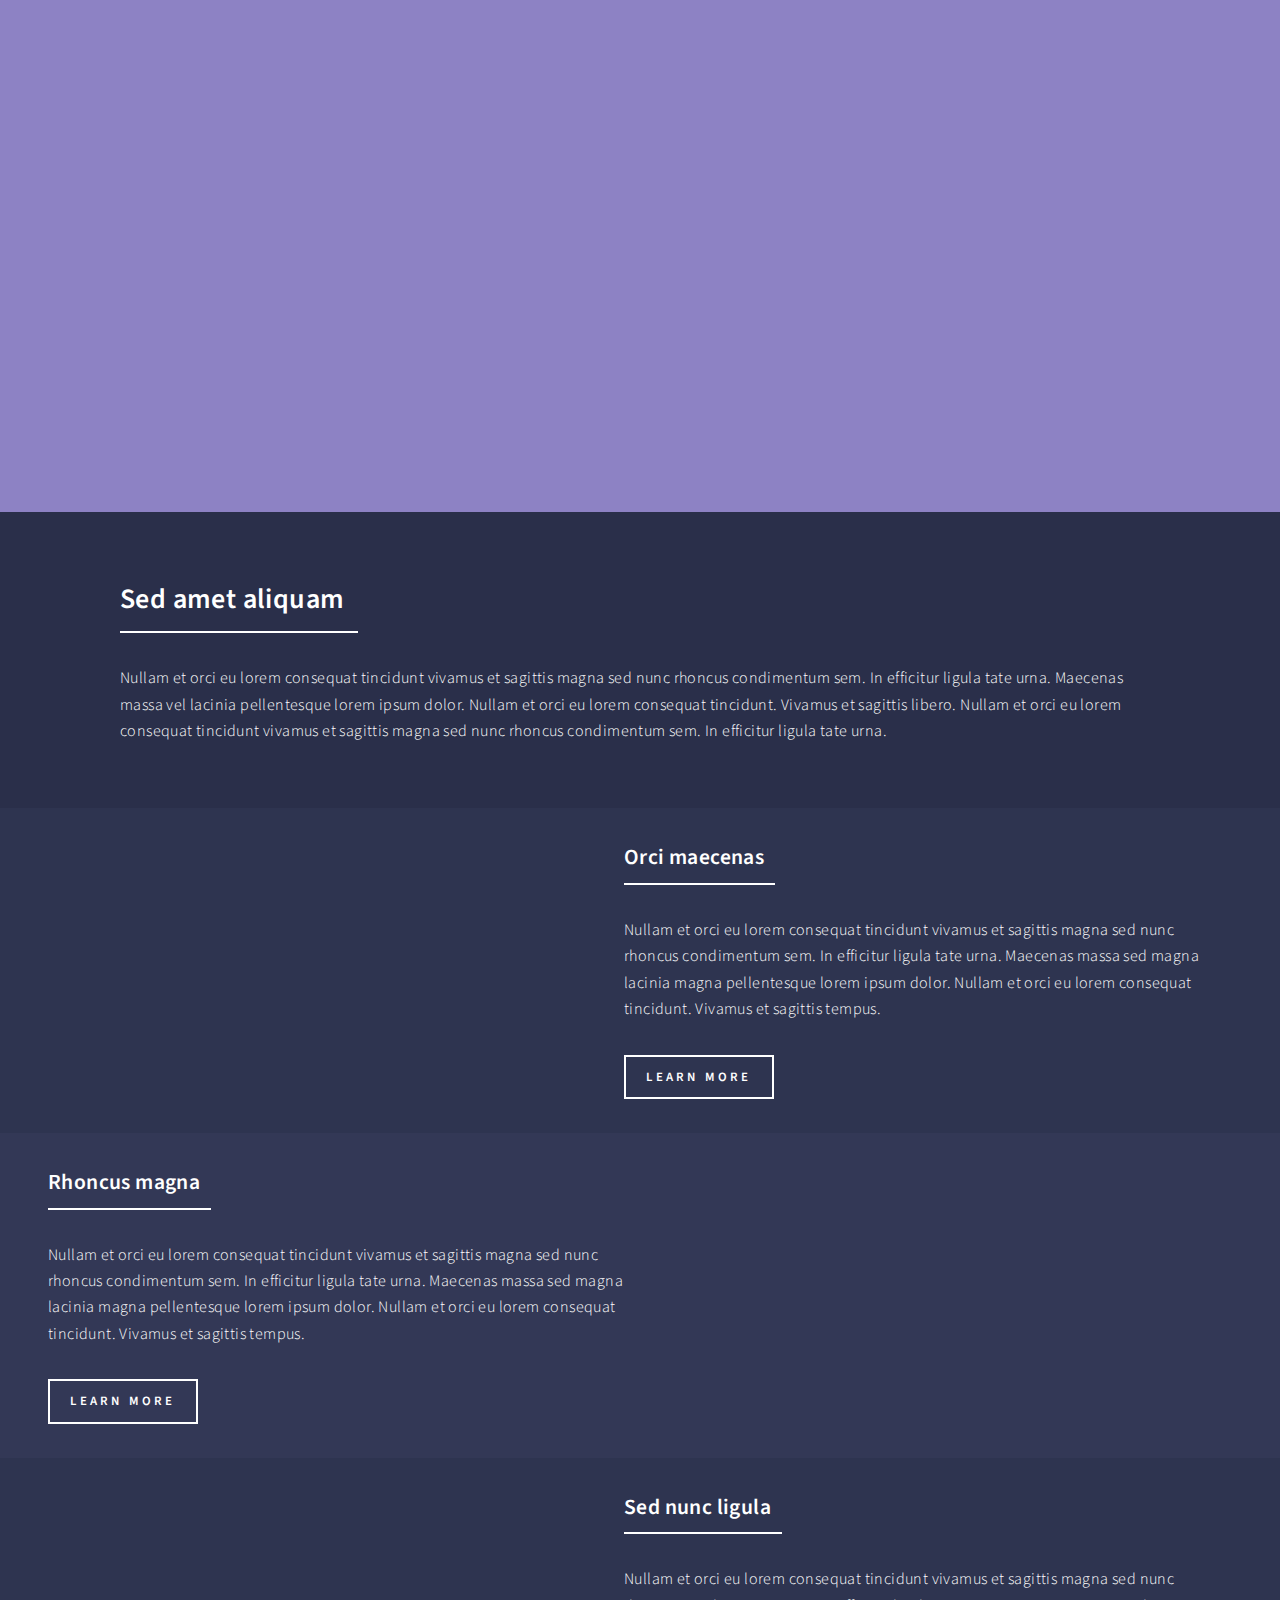
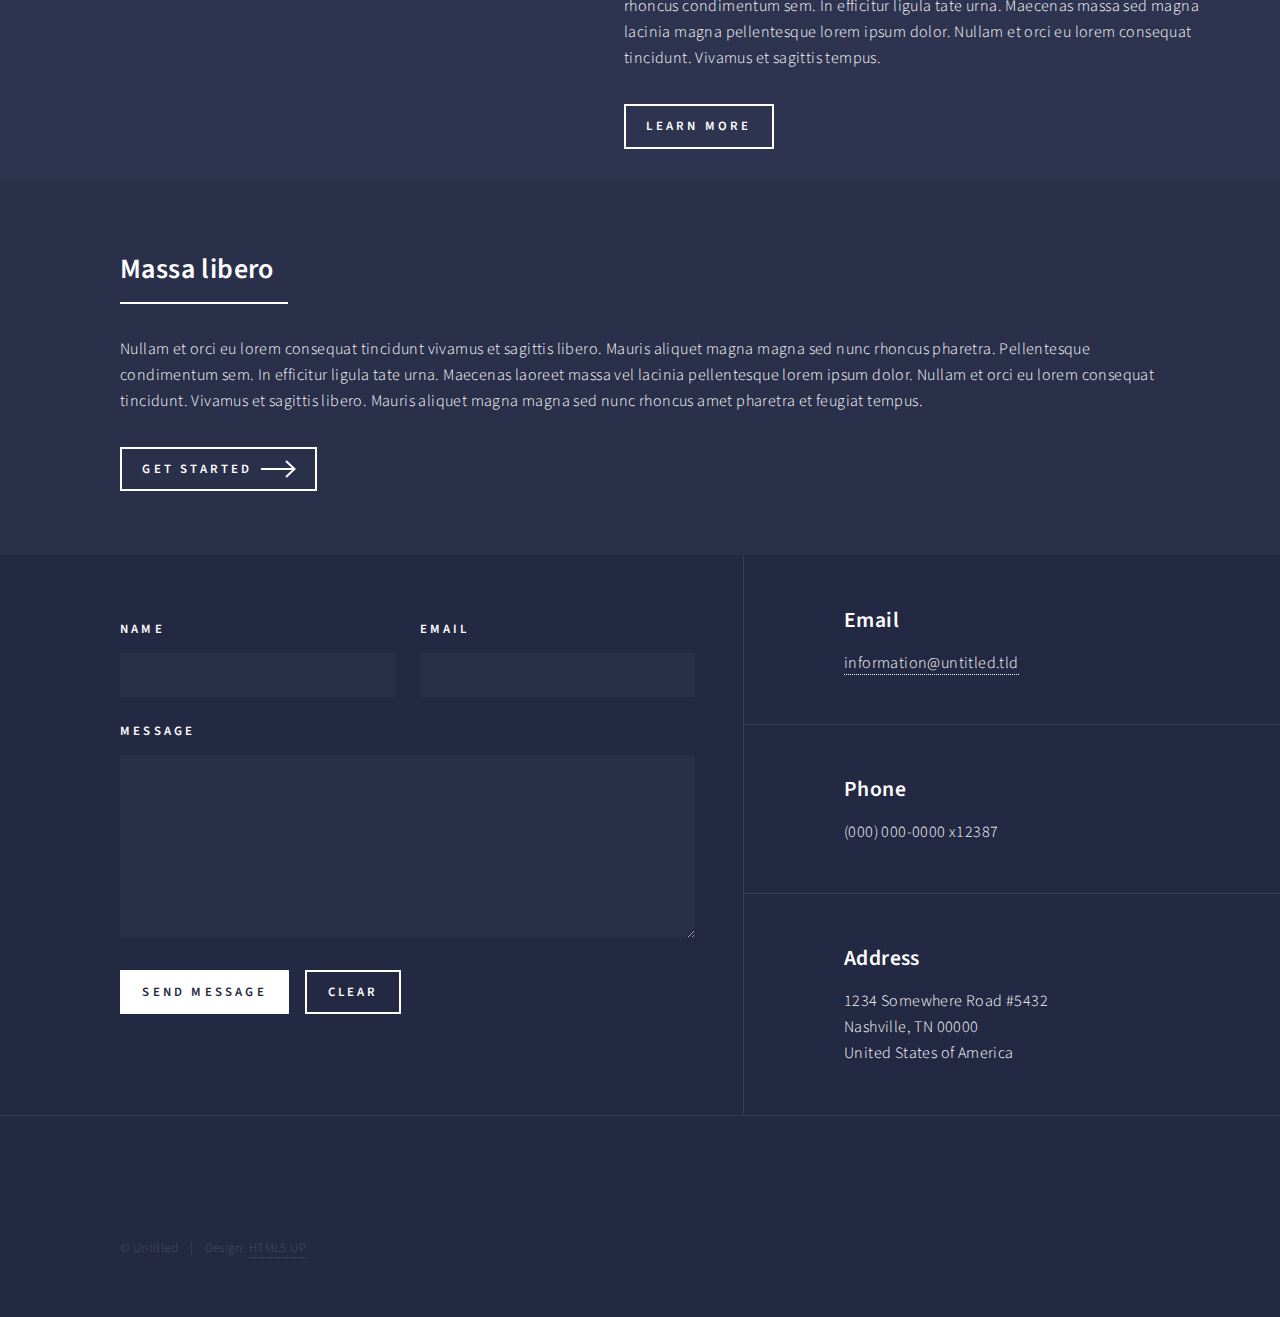
==== about_me.html @ f9c374e8 "Fix to learning_path renaming, and updated pages titles" ====
<!DOCTYPE HTML>
<html>
	<head>
		<title>Landing - Forty by HTML5 UP</title>
		<meta charset="utf-8" />
		<meta name="viewport" content="width=device-width, initial-scale=1, user-scalable=no" />
		<link rel="stylesheet" href="assets/css/main.css" />
		<noscript><link rel="stylesheet" href="assets/css/noscript.css" /></noscript>
	</head>
	<body class="is-preload">

		<!-- Wrapper -->
			<div id="wrapper">

				<!-- Header -->
				<!-- Note: The "styleN" class below should match that of the banner element. -->
				<header id="header" class="alt">
					<a href="index.html" class="logo"><strong>IANCHEZ</strong> <span>Portfolio</span></a>
					<a href="https://github.com/ianchez" class="icon brands fa-github"><span class="label">Github</span></a>
					<a href="https://www.linkedin.com/in/sebastian-sanchez-ianchez/" class="icon brands fa-linkedin"><span class="label">LinkedIn</span></a>
					<a href="https://soundcloud.com/ianchez" class="icon brands fa-soundcloud"><span class="label">Soundcloud</span></a>
					<a href="https://ianchez.notion.site/Sebastian-Sanchez-Pe-a-beffebdcf4414be28128e2dfdd5cb7c4" class="icon cv"><i class="fas fa-user-tie"></i><span>cv</span></a>
					<nav>
						<a href="#menu">Menu</a>
					</nav>
				</header>

				<!-- Menu -->
					<nav id="menu">
						<ul class="links">
							<li><a href="index.html">Home</a></li>
							<li><a href="about_me.html">About me</a></li>
							<li><a href="showcase.html">Showcase</a></li>
							<li><a href="learning_path.html">Learning path</a></li>
						</ul>
						<ul class="actions stacked">
							<li><a href="#" class="button primary fit">Get Started</a></li>
							<li><a href="#" class="button fit">Log In</a></li>
						</ul>
					</nav>

				<!-- Banner -->
				<!-- Note: The "styleN" class below should match that of the header element. -->
					<section id="banner" class="style2">
						<div class="inner">
							<span class="image">
								<img src="images/pic07.jpg" alt="" />
							</span>
							<header class="major">
								<h1>About me</h1>
							</header>
							<div class="content">
								<p>Lorem ipsum dolor sit amet nullam consequat<br />
								sed veroeros. tempus adipiscing nulla.</p>
							</div>
						</div>
					</section>

				<!-- Main -->
					<div id="main">

						<!-- One -->
							<section id="one">
								<div class="inner">
									<header class="major">
										<h2>Sed amet aliquam</h2>
									</header>
									<p>Nullam et orci eu lorem consequat tincidunt vivamus et sagittis magna sed nunc rhoncus condimentum sem. In efficitur ligula tate urna. Maecenas massa vel lacinia pellentesque lorem ipsum dolor. Nullam et orci eu lorem consequat tincidunt. Vivamus et sagittis libero. Nullam et orci eu lorem consequat tincidunt vivamus et sagittis magna sed nunc rhoncus condimentum sem. In efficitur ligula tate urna.</p>
								</div>
							</section>

						<!-- Two -->
							<section id="two" class="spotlights">
								<section>
									<a href="showcase.html" class="image">
										<img src="images/pic08.jpg" alt="" data-position="center center" />
									</a>
									<div class="content">
										<div class="inner">
											<header class="major">
												<h3>Orci maecenas</h3>
											</header>
											<p>Nullam et orci eu lorem consequat tincidunt vivamus et sagittis magna sed nunc rhoncus condimentum sem. In efficitur ligula tate urna. Maecenas massa sed magna lacinia magna pellentesque lorem ipsum dolor. Nullam et orci eu lorem consequat tincidunt. Vivamus et sagittis tempus.</p>
											<ul class="actions">
												<li><a href="showcase.html" class="button">Learn more</a></li>
											</ul>
										</div>
									</div>
								</section>
								<section>
									<a href="showcase.html" class="image">
										<img src="images/pic09.jpg" alt="" data-position="top center" />
									</a>
									<div class="content">
										<div class="inner">
											<header class="major">
												<h3>Rhoncus magna</h3>
											</header>
											<p>Nullam et orci eu lorem consequat tincidunt vivamus et sagittis magna sed nunc rhoncus condimentum sem. In efficitur ligula tate urna. Maecenas massa sed magna lacinia magna pellentesque lorem ipsum dolor. Nullam et orci eu lorem consequat tincidunt. Vivamus et sagittis tempus.</p>
											<ul class="actions">
												<li><a href="showcase.html" class="button">Learn more</a></li>
											</ul>
										</div>
									</div>
								</section>
								<section>
									<a href="showcase.html" class="image">
										<img src="images/pic10.jpg" alt="" data-position="25% 25%" />
									</a>
									<div class="content">
										<div class="inner">
											<header class="major">
												<h3>Sed nunc ligula</h3>
											</header>
											<p>Nullam et orci eu lorem consequat tincidunt vivamus et sagittis magna sed nunc rhoncus condimentum sem. In efficitur ligula tate urna. Maecenas massa sed magna lacinia magna pellentesque lorem ipsum dolor. Nullam et orci eu lorem consequat tincidunt. Vivamus et sagittis tempus.</p>
											<ul class="actions">
												<li><a href="showcase.html" class="button">Learn more</a></li>
											</ul>
										</div>
									</div>
								</section>
							</section>

						<!-- Three -->
							<section id="three">
								<div class="inner">
									<header class="major">
										<h2>Massa libero</h2>
									</header>
									<p>Nullam et orci eu lorem consequat tincidunt vivamus et sagittis libero. Mauris aliquet magna magna sed nunc rhoncus pharetra. Pellentesque condimentum sem. In efficitur ligula tate urna. Maecenas laoreet massa vel lacinia pellentesque lorem ipsum dolor. Nullam et orci eu lorem consequat tincidunt. Vivamus et sagittis libero. Mauris aliquet magna magna sed nunc rhoncus amet pharetra et feugiat tempus.</p>
									<ul class="actions">
										<li><a href="showcase.html" class="button next">Get Started</a></li>
									</ul>
								</div>
							</section>

					</div>

				<!-- Contact -->
					<section id="contact">
						<div class="inner">
							<section>
								<form method="post" action="#">
									<div class="fields">
										<div class="field half">
											<label for="name">Name</label>
											<input type="text" name="name" id="name" />
										</div>
										<div class="field half">
											<label for="email">Email</label>
											<input type="text" name="email" id="email" />
										</div>
										<div class="field">
											<label for="message">Message</label>
											<textarea name="message" id="message" rows="6"></textarea>
										</div>
									</div>
									<ul class="actions">
										<li><input type="submit" value="Send Message" class="primary" /></li>
										<li><input type="reset" value="Clear" /></li>
									</ul>
								</form>
							</section>
							<section class="split">
								<section>
									<div class="contact-method">
										<span class="icon solid alt fa-envelope"></span>
										<h3>Email</h3>
										<a href="#">information@untitled.tld</a>
									</div>
								</section>
								<section>
									<div class="contact-method">
										<span class="icon solid alt fa-phone"></span>
										<h3>Phone</h3>
										<span>(000) 000-0000 x12387</span>
									</div>
								</section>
								<section>
									<div class="contact-method">
										<span class="icon solid alt fa-home"></span>
										<h3>Address</h3>
										<span>1234 Somewhere Road #5432<br />
										Nashville, TN 00000<br />
										United States of America</span>
									</div>
								</section>
							</section>
						</div>
					</section>

				<!-- Footer -->
					<footer id="footer">
						<div class="inner">
							<ul class="icons">
								<li><a href="#" class="icon brands alt fa-twitter"><span class="label">Twitter</span></a></li>
								<li><a href="#" class="icon brands alt fa-facebook-f"><span class="label">Facebook</span></a></li>
								<li><a href="#" class="icon brands alt fa-instagram"><span class="label">Instagram</span></a></li>
								<li><a href="#" class="icon brands alt fa-github"><span class="label">GitHub</span></a></li>
								<li><a href="#" class="icon brands alt fa-linkedin-in"><span class="label">LinkedIn</span></a></li>
							</ul>
							<ul class="copyright">
								<li>&copy; Untitled</li><li>Design: <a href="https://html5up.net">HTML5 UP</a></li>
							</ul>
						</div>
					</footer>

			</div>

		<!-- Scripts -->
			<script src="assets/js/jquery.min.js"></script>
			<script src="assets/js/jquery.scrolly.min.js"></script>
			<script src="assets/js/jquery.scrollex.min.js"></script>
			<script src="assets/js/browser.min.js"></script>
			<script src="assets/js/breakpoints.min.js"></script>
			<script src="assets/js/util.js"></script>
			<script src="assets/js/main.js"></script>

	</body>
</html>
---- assets/css/main.css ----
@import url(fontawesome-all.min.css);
@import url("https://fonts.googleapis.com/css?family=Source+Sans+Pro:300,300italic,600,600italic");

/*
	Forty by HTML5 UP
	html5up.net | @ajlkn
	Free for personal and commercial use under the CCA 3.0 license (html5up.net/license)
*/

html, body, div, span, applet, object,
iframe, h1, h2, h3, h4, h5, h6, p, blockquote,
pre, a, abbr, acronym, address, big, cite,
code, del, dfn, em, img, ins, kbd, q, s, samp,
small, strike, strong, sub, sup, tt, var, b,
u, i, center, dl, dt, dd, ol, ul, li, fieldset,
form, label, legend, table, caption, tbody,
tfoot, thead, tr, th, td, article, aside,
canvas, details, embed, figure, figcaption,
footer, header, hgroup, menu, nav, output, ruby,
section, summary, time, mark, audio, video {
	margin: 0;
	padding: 0;
	border: 0;
	font-size: 100%;
	font: inherit;
	vertical-align: baseline;
}

article, aside, details, figcaption, figure,
footer, header, hgroup, menu, nav, section {
	display: block;}

body {
	line-height: 1;
}

ol, ul {
	list-style: none;
}

blockquote, q {
	quotes: none;
}

	blockquote:before, blockquote:after, q:before, q:after {
		content: '';
		content: none;
	}

table {
	border-collapse: collapse;
	border-spacing: 0;
}

body {
	-webkit-text-size-adjust: none;
}

mark {
	background-color: transparent;
	color: inherit;
}

input::-moz-focus-inner {
	border: 0;
	padding: 0;
}

input, select, textarea {
	-moz-appearance: none;
	-webkit-appearance: none;
	-ms-appearance: none;
	appearance: none;
}

/* Basic */

	@-ms-viewport {
		width: device-width;
	}

	body {
		-ms-overflow-style: scrollbar;
	}

	@media screen and (max-width: 480px) {

		html, body {
			min-width: 320px;
		}

	}

	html {
		box-sizing: border-box;
	}

	*, *:before, *:after {
		box-sizing: inherit;
	}

	body {
		background: #242943;
	}

		body.is-preload *, body.is-preload *:before, body.is-preload *:after {
			-moz-animation: none !important;
			-webkit-animation: none !important;
			-ms-animation: none !important;
			animation: none !important;
			-moz-transition: none !important;
			-webkit-transition: none !important;
			-ms-transition: none !important;
			transition: none !important;
		}

/* Type */

	body, input, select, textarea {
		color: #ffffff;
		font-family: "Source Sans Pro", Helvetica, sans-serif;
		font-size: 17pt;
		font-weight: 300;
		letter-spacing: 0.025em;
		line-height: 1.65;
	}

		@media screen and (max-width: 1680px) {

			body, input, select, textarea {
				font-size: 14pt;
			}

		}

		@media screen and (max-width: 1280px) {

			body, input, select, textarea {
				font-size: 12pt;
			}

		}

		@media screen and (max-width: 360px) {

			body, input, select, textarea {
				font-size: 11pt;
			}

		}

	a {
		-moz-transition: color 0.2s ease-in-out, border-bottom-color 0.2s ease-in-out;
		-webkit-transition: color 0.2s ease-in-out, border-bottom-color 0.2s ease-in-out;
		-ms-transition: color 0.2s ease-in-out, border-bottom-color 0.2s ease-in-out;
		transition: color 0.2s ease-in-out, border-bottom-color 0.2s ease-in-out;
		border-bottom: dotted 1px;
		color: inherit;
		text-decoration: none;
	}

		a:hover {
			border-bottom-color: transparent;
			color: #9bf1ff !important;
		}

		a:active {
			color: #53e3fb !important;
		}

	strong, b {
		color: #ffffff;
		font-weight: 600;
	}

	em, i {
		font-style: italic;
	}

	p {
		margin: 0 0 2em 0;
	}

	h1, h2, h3, h4, h5, h6 {
		color: #ffffff;
		font-weight: 600;
		line-height: 1.65;
		margin: 0 0 1em 0;
	}

		h1 a, h2 a, h3 a, h4 a, h5 a, h6 a {
			color: inherit;
			border-bottom: 0;
		}

	h1 {
		font-size: 2.5em;
	}

	h2 {
		font-size: 1.75em;
	}

	h3 {
		font-size: 1.35em;
	}

	h4 {
		font-size: 1.1em;
	}

	h5 {
		font-size: 0.9em;
	}

	h6 {
		font-size: 0.7em;
	}

	@media screen and (max-width: 736px) {

		h1 {
			font-size: 2em;
		}

		h2 {
			font-size: 1.5em;
		}

		h3 {
			font-size: 1.25em;
		}

	}

	sub {
		font-size: 0.8em;
		position: relative;
		top: 0.5em;
	}

	sup {
		font-size: 0.8em;
		position: relative;
		top: -0.5em;
	}

	blockquote {
		border-left: solid 4px rgba(212, 212, 255, 0.1);
		font-style: italic;
		margin: 0 0 2em 0;
		padding: 0.5em 0 0.5em 2em;
	}

	code {
		background: rgba(212, 212, 255, 0.035);
		font-family: "Courier New", monospace;
		font-size: 0.9em;
		margin: 0 0.25em;
		padding: 0.25em 0.65em;
	}

	pre {
		-webkit-overflow-scrolling: touch;
		font-family: "Courier New", monospace;
		font-size: 0.9em;
		margin: 0 0 2em 0;
	}

		pre code {
			display: block;
			line-height: 1.75;
			padding: 1em 1.5em;
			overflow-x: auto;
		}

	hr {
		border: 0;
		border-bottom: solid 1px rgba(212, 212, 255, 0.1);
		margin: 2em 0;
	}

		hr.major {
			margin: 3em 0;
		}

	.align-left {
		text-align: left;
	}

	.align-center {
		text-align: center;
	}

	.align-right {
		text-align: right;
	}

/* Row */

	.row {
		display: flex;
		flex-wrap: wrap;
		box-sizing: border-box;
		align-items: stretch;
	}

		.row > * {
			box-sizing: border-box;
		}

		.row.gtr-uniform > * > :last-child {
			margin-bottom: 0;
		}

		.row.aln-left {
			justify-content: flex-start;
		}

		.row.aln-center {
			justify-content: center;
		}

		.row.aln-right {
			justify-content: flex-end;
		}

		.row.aln-top {
			align-items: flex-start;
		}

		.row.aln-middle {
			align-items: center;
		}

		.row.aln-bottom {
			align-items: flex-end;
		}

		.row > .imp {
			order: -1;
		}

		.row > .col-1 {
			width: 8.33333%;
		}

		.row > .off-1 {
			margin-left: 8.33333%;
		}

		.row > .col-2 {
			width: 16.66667%;
		}

		.row > .off-2 {
			margin-left: 16.66667%;
		}

		.row > .col-3 {
			width: 25%;
		}

		.row > .off-3 {
			margin-left: 25%;
		}

		.row > .col-4 {
			width: 33.33333%;
		}

		.row > .off-4 {
			margin-left: 33.33333%;
		}

		.row > .col-5 {
			width: 41.66667%;
		}

		.row > .off-5 {
			margin-left: 41.66667%;
		}

		.row > .col-6 {
			width: 50%;
		}

		.row > .off-6 {
			margin-left: 50%;
		}

		.row > .col-7 {
			width: 58.33333%;
		}

		.row > .off-7 {
			margin-left: 58.33333%;
		}

		.row > .col-8 {
			width: 66.66667%;
		}

		.row > .off-8 {
			margin-left: 66.66667%;
		}

		.row > .col-9 {
			width: 75%;
		}

		.row > .off-9 {
			margin-left: 75%;
		}

		.row > .col-10 {
			width: 83.33333%;
		}

		.row > .off-10 {
			margin-left: 83.33333%;
		}

		.row > .col-11 {
			width: 91.66667%;
		}

		.row > .off-11 {
			margin-left: 91.66667%;
		}

		.row > .col-12 {
			width: 100%;
		}

		.row > .off-12 {
			margin-left: 100%;
		}

		.row.gtr-0 {
			margin-top: 0;
			margin-left: 0em;
		}

			.row.gtr-0 > * {
				padding: 0 0 0 0em;
			}

			.row.gtr-0.gtr-uniform {
				margin-top: 0em;
			}

				.row.gtr-0.gtr-uniform > * {
					padding-top: 0em;
				}

		.row.gtr-25 {
			margin-top: 0;
			margin-left: -0.5em;
		}

			.row.gtr-25 > * {
				padding: 0 0 0 0.5em;
			}

			.row.gtr-25.gtr-uniform {
				margin-top: -0.5em;
			}

				.row.gtr-25.gtr-uniform > * {
					padding-top: 0.5em;
				}

		.row.gtr-50 {
			margin-top: 0;
			margin-left: -1em;
		}

			.row.gtr-50 > * {
				padding: 0 0 0 1em;
			}

			.row.gtr-50.gtr-uniform {
				margin-top: -1em;
			}

				.row.gtr-50.gtr-uniform > * {
					padding-top: 1em;
				}

		.row {
			margin-top: 0;
			margin-left: -2em;
		}

			.row > * {
				padding: 0 0 0 2em;
			}

			.row.gtr-uniform {
				margin-top: -2em;
			}

				.row.gtr-uniform > * {
					padding-top: 2em;
				}

		.row.gtr-150 {
			margin-top: 0;
			margin-left: -3em;
		}

			.row.gtr-150 > * {
				padding: 0 0 0 3em;
			}

			.row.gtr-150.gtr-uniform {
				margin-top: -3em;
			}

				.row.gtr-150.gtr-uniform > * {
					padding-top: 3em;
				}

		.row.gtr-200 {
			margin-top: 0;
			margin-left: -4em;
		}

			.row.gtr-200 > * {
				padding: 0 0 0 4em;
			}

			.row.gtr-200.gtr-uniform {
				margin-top: -4em;
			}

				.row.gtr-200.gtr-uniform > * {
					padding-top: 4em;
				}

		@media screen and (max-width: 1680px) {

			.row {
				display: flex;
				flex-wrap: wrap;
				box-sizing: border-box;
				align-items: stretch;
			}

				.row > * {
					box-sizing: border-box;
				}

				.row.gtr-uniform > * > :last-child {
					margin-bottom: 0;
				}

				.row.aln-left {
					justify-content: flex-start;
				}

				.row.aln-center {
					justify-content: center;
				}

				.row.aln-right {
					justify-content: flex-end;
				}

				.row.aln-top {
					align-items: flex-start;
				}

				.row.aln-middle {
					align-items: center;
				}

				.row.aln-bottom {
					align-items: flex-end;
				}

				.row > .imp-xlarge {
					order: -1;
				}

				.row > .col-1-xlarge {
					width: 8.33333%;
				}

				.row > .off-1-xlarge {
					margin-left: 8.33333%;
				}

				.row > .col-2-xlarge {
					width: 16.66667%;
				}

				.row > .off-2-xlarge {
					margin-left: 16.66667%;
				}

				.row > .col-3-xlarge {
					width: 25%;
				}

				.row > .off-3-xlarge {
					margin-left: 25%;
				}

				.row > .col-4-xlarge {
					width: 33.33333%;
				}

				.row > .off-4-xlarge {
					margin-left: 33.33333%;
				}

				.row > .col-5-xlarge {
					width: 41.66667%;
				}

				.row > .off-5-xlarge {
					margin-left: 41.66667%;
				}

				.row > .col-6-xlarge {
					width: 50%;
				}

				.row > .off-6-xlarge {
					margin-left: 50%;
				}

				.row > .col-7-xlarge {
					width: 58.33333%;
				}

				.row > .off-7-xlarge {
					margin-left: 58.33333%;
				}

				.row > .col-8-xlarge {
					width: 66.66667%;
				}

				.row > .off-8-xlarge {
					margin-left: 66.66667%;
				}

				.row > .col-9-xlarge {
					width: 75%;
				}

				.row > .off-9-xlarge {
					margin-left: 75%;
				}

				.row > .col-10-xlarge {
					width: 83.33333%;
				}

				.row > .off-10-xlarge {
					margin-left: 83.33333%;
				}

				.row > .col-11-xlarge {
					width: 91.66667%;
				}

				.row > .off-11-xlarge {
					margin-left: 91.66667%;
				}

				.row > .col-12-xlarge {
					width: 100%;
				}

				.row > .off-12-xlarge {
					margin-left: 100%;
				}

				.row.gtr-0 {
					margin-top: 0;
					margin-left: 0em;
				}

					.row.gtr-0 > * {
						padding: 0 0 0 0em;
					}

					.row.gtr-0.gtr-uniform {
						margin-top: 0em;
					}

						.row.gtr-0.gtr-uniform > * {
							padding-top: 0em;
						}

				.row.gtr-25 {
					margin-top: 0;
					margin-left: -0.5em;
				}

					.row.gtr-25 > * {
						padding: 0 0 0 0.5em;
					}

					.row.gtr-25.gtr-uniform {
						margin-top: -0.5em;
					}

						.row.gtr-25.gtr-uniform > * {
							padding-top: 0.5em;
						}

				.row.gtr-50 {
					margin-top: 0;
					margin-left: -1em;
				}

					.row.gtr-50 > * {
						padding: 0 0 0 1em;
					}

					.row.gtr-50.gtr-uniform {
						margin-top: -1em;
					}

						.row.gtr-50.gtr-uniform > * {
							padding-top: 1em;
						}

				.row {
					margin-top: 0;
					margin-left: -2em;
				}

					.row > * {
						padding: 0 0 0 2em;
					}

					.row.gtr-uniform {
						margin-top: -2em;
					}

						.row.gtr-uniform > * {
							padding-top: 2em;
						}

				.row.gtr-150 {
					margin-top: 0;
					margin-left: -3em;
				}

					.row.gtr-150 > * {
						padding: 0 0 0 3em;
					}

					.row.gtr-150.gtr-uniform {
						margin-top: -3em;
					}

						.row.gtr-150.gtr-uniform > * {
							padding-top: 3em;
						}

				.row.gtr-200 {
					margin-top: 0;
					margin-left: -4em;
				}

					.row.gtr-200 > * {
						padding: 0 0 0 4em;
					}

					.row.gtr-200.gtr-uniform {
						margin-top: -4em;
					}

						.row.gtr-200.gtr-uniform > * {
							padding-top: 4em;
						}

		}

		@media screen and (max-width: 1280px) {

			.row {
				display: flex;
				flex-wrap: wrap;
				box-sizing: border-box;
				align-items: stretch;
			}

				.row > * {
					box-sizing: border-box;
				}

				.row.gtr-uniform > * > :last-child {
					margin-bottom: 0;
				}

				.row.aln-left {
					justify-content: flex-start;
				}

				.row.aln-center {
					justify-content: center;
				}

				.row.aln-right {
					justify-content: flex-end;
				}

				.row.aln-top {
					align-items: flex-start;
				}

				.row.aln-middle {
					align-items: center;
				}

				.row.aln-bottom {
					align-items: flex-end;
				}

				.row > .imp-large {
					order: -1;
				}

				.row > .col-1-large {
					width: 8.33333%;
				}

				.row > .off-1-large {
					margin-left: 8.33333%;
				}

				.row > .col-2-large {
					width: 16.66667%;
				}

				.row > .off-2-large {
					margin-left: 16.66667%;
				}

				.row > .col-3-large {
					width: 25%;
				}

				.row > .off-3-large {
					margin-left: 25%;
				}

				.row > .col-4-large {
					width: 33.33333%;
				}

				.row > .off-4-large {
					margin-left: 33.33333%;
				}

				.row > .col-5-large {
					width: 41.66667%;
				}

				.row > .off-5-large {
					margin-left: 41.66667%;
				}

				.row > .col-6-large {
					width: 50%;
				}

				.row > .off-6-large {
					margin-left: 50%;
				}

				.row > .col-7-large {
					width: 58.33333%;
				}

				.row > .off-7-large {
					margin-left: 58.33333%;
				}

				.row > .col-8-large {
					width: 66.66667%;
				}

				.row > .off-8-large {
					margin-left: 66.66667%;
				}

				.row > .col-9-large {
					width: 75%;
				}

				.row > .off-9-large {
					margin-left: 75%;
				}

				.row > .col-10-large {
					width: 83.33333%;
				}

				.row > .off-10-large {
					margin-left: 83.33333%;
				}

				.row > .col-11-large {
					width: 91.66667%;
				}

				.row > .off-11-large {
					margin-left: 91.66667%;
				}

				.row > .col-12-large {
					width: 100%;
				}

				.row > .off-12-large {
					margin-left: 100%;
				}

				.row.gtr-0 {
					margin-top: 0;
					margin-left: 0em;
				}

					.row.gtr-0 > * {
						padding: 0 0 0 0em;
					}

					.row.gtr-0.gtr-uniform {
						margin-top: 0em;
					}

						.row.gtr-0.gtr-uniform > * {
							padding-top: 0em;
						}

				.row.gtr-25 {
					margin-top: 0;
					margin-left: -0.375em;
				}

					.row.gtr-25 > * {
						padding: 0 0 0 0.375em;
					}

					.row.gtr-25.gtr-uniform {
						margin-top: -0.375em;
					}

						.row.gtr-25.gtr-uniform > * {
							padding-top: 0.375em;
						}

				.row.gtr-50 {
					margin-top: 0;
					margin-left: -0.75em;
				}

					.row.gtr-50 > * {
						padding: 0 0 0 0.75em;
					}

					.row.gtr-50.gtr-uniform {
						margin-top: -0.75em;
					}

						.row.gtr-50.gtr-uniform > * {
							padding-top: 0.75em;
						}

				.row {
					margin-top: 0;
					margin-left: -1.5em;
				}

					.row > * {
						padding: 0 0 0 1.5em;
					}

					.row.gtr-uniform {
						margin-top: -1.5em;
					}

						.row.gtr-uniform > * {
							padding-top: 1.5em;
						}

				.row.gtr-150 {
					margin-top: 0;
					margin-left: -2.25em;
				}

					.row.gtr-150 > * {
						padding: 0 0 0 2.25em;
					}

					.row.gtr-150.gtr-uniform {
						margin-top: -2.25em;
					}

						.row.gtr-150.gtr-uniform > * {
							padding-top: 2.25em;
						}

				.row.gtr-200 {
					margin-top: 0;
					margin-left: -3em;
				}

					.row.gtr-200 > * {
						padding: 0 0 0 3em;
					}

					.row.gtr-200.gtr-uniform {
						margin-top: -3em;
					}

						.row.gtr-200.gtr-uniform > * {
							padding-top: 3em;
						}

		}

		@media screen and (max-width: 980px) {

			.row {
				display: flex;
				flex-wrap: wrap;
				box-sizing: border-box;
				align-items: stretch;
			}

				.row > * {
					box-sizing: border-box;
				}

				.row.gtr-uniform > * > :last-child {
					margin-bottom: 0;
				}

				.row.aln-left {
					justify-content: flex-start;
				}

				.row.aln-center {
					justify-content: center;
				}

				.row.aln-right {
					justify-content: flex-end;
				}

				.row.aln-top {
					align-items: flex-start;
				}

				.row.aln-middle {
					align-items: center;
				}

				.row.aln-bottom {
					align-items: flex-end;
				}

				.row > .imp-medium {
					order: -1;
				}

				.row > .col-1-medium {
					width: 8.33333%;
				}

				.row > .off-1-medium {
					margin-left: 8.33333%;
				}

				.row > .col-2-medium {
					width: 16.66667%;
				}

				.row > .off-2-medium {
					margin-left: 16.66667%;
				}

				.row > .col-3-medium {
					width: 25%;
				}

				.row > .off-3-medium {
					margin-left: 25%;
				}

				.row > .col-4-medium {
					width: 33.33333%;
				}

				.row > .off-4-medium {
					margin-left: 33.33333%;
				}

				.row > .col-5-medium {
					width: 41.66667%;
				}

				.row > .off-5-medium {
					margin-left: 41.66667%;
				}

				.row > .col-6-medium {
					width: 50%;
				}

				.row > .off-6-medium {
					margin-left: 50%;
				}

				.row > .col-7-medium {
					width: 58.33333%;
				}

				.row > .off-7-medium {
					margin-left: 58.33333%;
				}

				.row > .col-8-medium {
					width: 66.66667%;
				}

				.row > .off-8-medium {
					margin-left: 66.66667%;
				}

				.row > .col-9-medium {
					width: 75%;
				}

				.row > .off-9-medium {
					margin-left: 75%;
				}

				.row > .col-10-medium {
					width: 83.33333%;
				}

				.row > .off-10-medium {
					margin-left: 83.33333%;
				}

				.row > .col-11-medium {
					width: 91.66667%;
				}

				.row > .off-11-medium {
					margin-left: 91.66667%;
				}

				.row > .col-12-medium {
					width: 100%;
				}

				.row > .off-12-medium {
					margin-left: 100%;
				}

				.row.gtr-0 {
					margin-top: 0;
					margin-left: 0em;
				}

					.row.gtr-0 > * {
						padding: 0 0 0 0em;
					}

					.row.gtr-0.gtr-uniform {
						margin-top: 0em;
					}

						.row.gtr-0.gtr-uniform > * {
							padding-top: 0em;
						}

				.row.gtr-25 {
					margin-top: 0;
					margin-left: -0.375em;
				}

					.row.gtr-25 > * {
						padding: 0 0 0 0.375em;
					}

					.row.gtr-25.gtr-uniform {
						margin-top: -0.375em;
					}

						.row.gtr-25.gtr-uniform > * {
							padding-top: 0.375em;
						}

				.row.gtr-50 {
					margin-top: 0;
					margin-left: -0.75em;
				}

					.row.gtr-50 > * {
						padding: 0 0 0 0.75em;
					}

					.row.gtr-50.gtr-uniform {
						margin-top: -0.75em;
					}

						.row.gtr-50.gtr-uniform > * {
							padding-top: 0.75em;
						}

				.row {
					margin-top: 0;
					margin-left: -1.5em;
				}

					.row > * {
						padding: 0 0 0 1.5em;
					}

					.row.gtr-uniform {
						margin-top: -1.5em;
					}

						.row.gtr-uniform > * {
							padding-top: 1.5em;
						}

				.row.gtr-150 {
					margin-top: 0;
					margin-left: -2.25em;
				}

					.row.gtr-150 > * {
						padding: 0 0 0 2.25em;
					}

					.row.gtr-150.gtr-uniform {
						margin-top: -2.25em;
					}

						.row.gtr-150.gtr-uniform > * {
							padding-top: 2.25em;
						}

				.row.gtr-200 {
					margin-top: 0;
					margin-left: -3em;
				}

					.row.gtr-200 > * {
						padding: 0 0 0 3em;
					}

					.row.gtr-200.gtr-uniform {
						margin-top: -3em;
					}

						.row.gtr-200.gtr-uniform > * {
							padding-top: 3em;
						}

		}

		@media screen and (max-width: 736px) {

			.row {
				display: flex;
				flex-wrap: wrap;
				box-sizing: border-box;
				align-items: stretch;
			}

				.row > * {
					box-sizing: border-box;
				}

				.row.gtr-uniform > * > :last-child {
					margin-bottom: 0;
				}

				.row.aln-left {
					justify-content: flex-start;
				}

				.row.aln-center {
					justify-content: center;
				}

				.row.aln-right {
					justify-content: flex-end;
				}

				.row.aln-top {
					align-items: flex-start;
				}

				.row.aln-middle {
					align-items: center;
				}

				.row.aln-bottom {
					align-items: flex-end;
				}

				.row > .imp-small {
					order: -1;
				}

				.row > .col-1-small {
					width: 8.33333%;
				}

				.row > .off-1-small {
					margin-left: 8.33333%;
				}

				.row > .col-2-small {
					width: 16.66667%;
				}

				.row > .off-2-small {
					margin-left: 16.66667%;
				}

				.row > .col-3-small {
					width: 25%;
				}

				.row > .off-3-small {
					margin-left: 25%;
				}

				.row > .col-4-small {
					width: 33.33333%;
				}

				.row > .off-4-small {
					margin-left: 33.33333%;
				}

				.row > .col-5-small {
					width: 41.66667%;
				}

				.row > .off-5-small {
					margin-left: 41.66667%;
				}

				.row > .col-6-small {
					width: 50%;
				}

				.row > .off-6-small {
					margin-left: 50%;
				}

				.row > .col-7-small {
					width: 58.33333%;
				}

				.row > .off-7-small {
					margin-left: 58.33333%;
				}

				.row > .col-8-small {
					width: 66.66667%;
				}

				.row > .off-8-small {
					margin-left: 66.66667%;
				}

				.row > .col-9-small {
					width: 75%;
				}

				.row > .off-9-small {
					margin-left: 75%;
				}

				.row > .col-10-small {
					width: 83.33333%;
				}

				.row > .off-10-small {
					margin-left: 83.33333%;
				}

				.row > .col-11-small {
					width: 91.66667%;
				}

				.row > .off-11-small {
					margin-left: 91.66667%;
				}

				.row > .col-12-small {
					width: 100%;
				}

				.row > .off-12-small {
					margin-left: 100%;
				}

				.row.gtr-0 {
					margin-top: 0;
					margin-left: 0em;
				}

					.row.gtr-0 > * {
						padding: 0 0 0 0em;
					}

					.row.gtr-0.gtr-uniform {
						margin-top: 0em;
					}

						.row.gtr-0.gtr-uniform > * {
							padding-top: 0em;
						}

				.row.gtr-25 {
					margin-top: 0;
					margin-left: -0.3125em;
				}

					.row.gtr-25 > * {
						padding: 0 0 0 0.3125em;
					}

					.row.gtr-25.gtr-uniform {
						margin-top: -0.3125em;
					}

						.row.gtr-25.gtr-uniform > * {
							padding-top: 0.3125em;
						}

				.row.gtr-50 {
					margin-top: 0;
					margin-left: -0.625em;
				}

					.row.gtr-50 > * {
						padding: 0 0 0 0.625em;
					}

					.row.gtr-50.gtr-uniform {
						margin-top: -0.625em;
					}

						.row.gtr-50.gtr-uniform > * {
							padding-top: 0.625em;
						}

				.row {
					margin-top: 0;
					margin-left: -1.25em;
				}

					.row > * {
						padding: 0 0 0 1.25em;
					}

					.row.gtr-uniform {
						margin-top: -1.25em;
					}

						.row.gtr-uniform > * {
							padding-top: 1.25em;
						}

				.row.gtr-150 {
					margin-top: 0;
					margin-left: -1.875em;
				}

					.row.gtr-150 > * {
						padding: 0 0 0 1.875em;
					}

					.row.gtr-150.gtr-uniform {
						margin-top: -1.875em;
					}

						.row.gtr-150.gtr-uniform > * {
							padding-top: 1.875em;
						}

				.row.gtr-200 {
					margin-top: 0;
					margin-left: -2.5em;
				}

					.row.gtr-200 > * {
						padding: 0 0 0 2.5em;
					}

					.row.gtr-200.gtr-uniform {
						margin-top: -2.5em;
					}

						.row.gtr-200.gtr-uniform > * {
							padding-top: 2.5em;
						}

		}

		@media screen and (max-width: 480px) {

			.row {
				display: flex;
				flex-wrap: wrap;
				box-sizing: border-box;
				align-items: stretch;
			}

				.row > * {
					box-sizing: border-box;
				}

				.row.gtr-uniform > * > :last-child {
					margin-bottom: 0;
				}

				.row.aln-left {
					justify-content: flex-start;
				}

				.row.aln-center {
					justify-content: center;
				}

				.row.aln-right {
					justify-content: flex-end;
				}

				.row.aln-top {
					align-items: flex-start;
				}

				.row.aln-middle {
					align-items: center;
				}

				.row.aln-bottom {
					align-items: flex-end;
				}

				.row > .imp-xsmall {
					order: -1;
				}

				.row > .col-1-xsmall {
					width: 8.33333%;
				}

				.row > .off-1-xsmall {
					margin-left: 8.33333%;
				}

				.row > .col-2-xsmall {
					width: 16.66667%;
				}

				.row > .off-2-xsmall {
					margin-left: 16.66667%;
				}

				.row > .col-3-xsmall {
					width: 25%;
				}

				.row > .off-3-xsmall {
					margin-left: 25%;
				}

				.row > .col-4-xsmall {
					width: 33.33333%;
				}

				.row > .off-4-xsmall {
					margin-left: 33.33333%;
				}

				.row > .col-5-xsmall {
					width: 41.66667%;
				}

				.row > .off-5-xsmall {
					margin-left: 41.66667%;
				}

				.row > .col-6-xsmall {
					width: 50%;
				}

				.row > .off-6-xsmall {
					margin-left: 50%;
				}

				.row > .col-7-xsmall {
					width: 58.33333%;
				}

				.row > .off-7-xsmall {
					margin-left: 58.33333%;
				}

				.row > .col-8-xsmall {
					width: 66.66667%;
				}

				.row > .off-8-xsmall {
					margin-left: 66.66667%;
				}

				.row > .col-9-xsmall {
					width: 75%;
				}

				.row > .off-9-xsmall {
					margin-left: 75%;
				}

				.row > .col-10-xsmall {
					width: 83.33333%;
				}

				.row > .off-10-xsmall {
					margin-left: 83.33333%;
				}

				.row > .col-11-xsmall {
					width: 91.66667%;
				}

				.row > .off-11-xsmall {
					margin-left: 91.66667%;
				}

				.row > .col-12-xsmall {
					width: 100%;
				}

				.row > .off-12-xsmall {
					margin-left: 100%;
				}

				.row.gtr-0 {
					margin-top: 0;
					margin-left: 0em;
				}

					.row.gtr-0 > * {
						padding: 0 0 0 0em;
					}

					.row.gtr-0.gtr-uniform {
						margin-top: 0em;
					}

						.row.gtr-0.gtr-uniform > * {
							padding-top: 0em;
						}

				.row.gtr-25 {
					margin-top: 0;
					margin-left: -0.3125em;
				}

					.row.gtr-25 > * {
						padding: 0 0 0 0.3125em;
					}

					.row.gtr-25.gtr-uniform {
						margin-top: -0.3125em;
					}

						.row.gtr-25.gtr-uniform > * {
							padding-top: 0.3125em;
						}

				.row.gtr-50 {
					margin-top: 0;
					margin-left: -0.625em;
				}

					.row.gtr-50 > * {
						padding: 0 0 0 0.625em;
					}

					.row.gtr-50.gtr-uniform {
						margin-top: -0.625em;
					}

						.row.gtr-50.gtr-uniform > * {
							padding-top: 0.625em;
						}

				.row {
					margin-top: 0;
					margin-left: -1.25em;
				}

					.row > * {
						padding: 0 0 0 1.25em;
					}

					.row.gtr-uniform {
						margin-top: -1.25em;
					}

						.row.gtr-uniform > * {
							padding-top: 1.25em;
						}

				.row.gtr-150 {
					margin-top: 0;
					margin-left: -1.875em;
				}

					.row.gtr-150 > * {
						padding: 0 0 0 1.875em;
					}

					.row.gtr-150.gtr-uniform {
						margin-top: -1.875em;
					}

						.row.gtr-150.gtr-uniform > * {
							padding-top: 1.875em;
						}

				.row.gtr-200 {
					margin-top: 0;
					margin-left: -2.5em;
				}

					.row.gtr-200 > * {
						padding: 0 0 0 2.5em;
					}

					.row.gtr-200.gtr-uniform {
						margin-top: -2.5em;
					}

						.row.gtr-200.gtr-uniform > * {
							padding-top: 2.5em;
						}

		}

/* Section/Article */

	section.special, article.special {
		text-align: center;
	}

	header.major {
		width: -moz-max-content;
		width: -webkit-max-content;
		width: -ms-max-content;
		width: max-content;
		margin-bottom: 2em;
	}

		header.major > :first-child {
			margin-bottom: 0;
			width: calc(100% + 0.5em);
		}

			header.major > :first-child:after {
				content: '';
				background-color: #ffffff;
				display: block;
				height: 2px;
				margin: 0.325em 0 0.5em 0;
				width: 100%;
			}

		header.major > p {
			font-size: 0.7em;
			font-weight: 600;
			letter-spacing: 0.25em;
			margin-bottom: 0;
			text-transform: uppercase;
		}

		body.is-ie header.major > :first-child:after {
			max-width: 9em;
		}

		body.is-ie header.major > h1:after {
			max-width: 100% !important;
		}

	@media screen and (max-width: 736px) {

		header.major > p br {
			display: none;
		}

	}

/* Form */

	form {
		margin: 0 0 2em 0;
	}

		form > :last-child {
			margin-bottom: 0;
		}

		form > .fields {
			display: -moz-flex;
			display: -webkit-flex;
			display: -ms-flex;
			display: flex;
			-moz-flex-wrap: wrap;
			-webkit-flex-wrap: wrap;
			-ms-flex-wrap: wrap;
			flex-wrap: wrap;
			width: calc(100% + 3em);
			margin: -1.5em 0 2em -1.5em;
		}

			form > .fields > .field {
				-moz-flex-grow: 0;
				-webkit-flex-grow: 0;
				-ms-flex-grow: 0;
				flex-grow: 0;
				-moz-flex-shrink: 0;
				-webkit-flex-shrink: 0;
				-ms-flex-shrink: 0;
				flex-shrink: 0;
				padding: 1.5em 0 0 1.5em;
				width: calc(100% - 1.5em);
			}

				form > .fields > .field.half {
					width: calc(50% - 0.75em);
				}

				form > .fields > .field.third {
					width: calc(100%/3 - 0.5em);
				}

				form > .fields > .field.quarter {
					width: calc(25% - 0.375em);
				}

		@media screen and (max-width: 480px) {

			form > .fields {
				width: calc(100% + 3em);
				margin: -1.5em 0 2em -1.5em;
			}

				form > .fields > .field {
					padding: 1.5em 0 0 1.5em;
					width: calc(100% - 1.5em);
				}

					form > .fields > .field.half {
						width: calc(100% - 1.5em);
					}

					form > .fields > .field.third {
						width: calc(100% - 1.5em);
					}

					form > .fields > .field.quarter {
						width: calc(100% - 1.5em);
					}

		}

	label {
		color: #ffffff;
		display: block;
		font-size: 0.8em;
		font-weight: 600;
		letter-spacing: 0.25em;
		margin: 0 0 1em 0;
		text-transform: uppercase;
	}

	input[type="text"],
	input[type="password"],
	input[type="email"],
	input[type="tel"],
	input[type="search"],
	input[type="url"],
	select,
	textarea {
		-moz-appearance: none;
		-webkit-appearance: none;
		-ms-appearance: none;
		appearance: none;
		background: rgba(212, 212, 255, 0.035);
		border: none;
		border-radius: 0;
		color: inherit;
		display: block;
		outline: 0;
		padding: 0 1em;
		text-decoration: none;
		width: 100%;
	}

		input[type="text"]:invalid,
		input[type="password"]:invalid,
		input[type="email"]:invalid,
		input[type="tel"]:invalid,
		input[type="search"]:invalid,
		input[type="url"]:invalid,
		select:invalid,
		textarea:invalid {
			box-shadow: none;
		}

		input[type="text"]:focus,
		input[type="password"]:focus,
		input[type="email"]:focus,
		input[type="tel"]:focus,
		input[type="search"]:focus,
		input[type="url"]:focus,
		select:focus,
		textarea:focus {
			border-color: #9bf1ff;
			box-shadow: 0 0 0 2px #9bf1ff;
		}

	select {
		background-image: url("data:image/svg+xml;charset=utf8,%3Csvg xmlns='http://www.w3.org/2000/svg' width='40' height='40' preserveAspectRatio='none' viewBox='0 0 40 40'%3E%3Cpath d='M9.4,12.3l10.4,10.4l10.4-10.4c0.2-0.2,0.5-0.4,0.9-0.4c0.3,0,0.6,0.1,0.9,0.4l3.3,3.3c0.2,0.2,0.4,0.5,0.4,0.9 c0,0.4-0.1,0.6-0.4,0.9L20.7,31.9c-0.2,0.2-0.5,0.4-0.9,0.4c-0.3,0-0.6-0.1-0.9-0.4L4.3,17.3c-0.2-0.2-0.4-0.5-0.4-0.9 c0-0.4,0.1-0.6,0.4-0.9l3.3-3.3c0.2-0.2,0.5-0.4,0.9-0.4S9.1,12.1,9.4,12.3z' fill='rgba(212, 212, 255, 0.1)' /%3E%3C/svg%3E");
		background-size: 1.25rem;
		background-repeat: no-repeat;
		background-position: calc(100% - 1rem) center;
		height: 2.75em;
		padding-right: 2.75em;
		text-overflow: ellipsis;
	}

		select option {
			color: #ffffff;
			background: #242943;
		}

		select:focus::-ms-value {
			background-color: transparent;
		}

		select::-ms-expand {
			display: none;
		}

	input[type="text"],
	input[type="password"],
	input[type="email"],
	input[type="tel"],
	input[type="search"],
	input[type="url"],
	select {
		height: 2.75em;
	}

	textarea {
		padding: 0.75em 1em;
	}

	input[type="checkbox"],
	input[type="radio"] {
		-moz-appearance: none;
		-webkit-appearance: none;
		-ms-appearance: none;
		appearance: none;
		display: block;
		float: left;
		margin-right: -2em;
		opacity: 0;
		width: 1em;
		z-index: -1;
	}

		input[type="checkbox"] + label,
		input[type="radio"] + label {
			text-decoration: none;
			color: #ffffff;
			cursor: pointer;
			display: inline-block;
			font-weight: 300;
			padding-left: 2.65em;
			padding-right: 0.75em;
			position: relative;
		}

			input[type="checkbox"] + label:before,
			input[type="radio"] + label:before {
				-moz-osx-font-smoothing: grayscale;
				-webkit-font-smoothing: antialiased;
				display: inline-block;
				font-style: normal;
				font-variant: normal;
				text-rendering: auto;
				line-height: 1;
				text-transform: none !important;
				font-family: 'Font Awesome 5 Free';
				font-weight: 900;
			}

			input[type="checkbox"] + label:before,
			input[type="radio"] + label:before {
				background: rgba(212, 212, 255, 0.035);
				content: '';
				display: inline-block;
				font-size: 0.8em;
				height: 2.0625em;
				left: 0;
				letter-spacing: 0;
				line-height: 2.0625em;
				position: absolute;
				text-align: center;
				top: 0;
				width: 2.0625em;
			}

		input[type="checkbox"]:checked + label:before,
		input[type="radio"]:checked + label:before {
			background: #ffffff;
			border-color: #9bf1ff;
			content: '\f00c';
			color: #242943;
		}

		input[type="checkbox"]:focus + label:before,
		input[type="radio"]:focus + label:before {
			box-shadow: 0 0 0 2px #9bf1ff;
		}

	input[type="radio"] + label:before {
		border-radius: 100%;
	}

	::-webkit-input-placeholder {
		color: rgba(244, 244, 255, 0.2) !important;
		opacity: 1.0;
	}

	:-moz-placeholder {
		color: rgba(244, 244, 255, 0.2) !important;
		opacity: 1.0;
	}

	::-moz-placeholder {
		color: rgba(244, 244, 255, 0.2) !important;
		opacity: 1.0;
	}

	:-ms-input-placeholder {
		color: rgba(244, 244, 255, 0.2) !important;
		opacity: 1.0;
	}

/* Box */

	.box {
		border: solid 1px rgba(212, 212, 255, 0.1);
		margin-bottom: 2em;
		padding: 1.5em;
	}

		.box > :last-child,
		.box > :last-child > :last-child,
		.box > :last-child > :last-child > :last-child {
			margin-bottom: 0;
		}

		.box.alt {
			border: 0;
			border-radius: 0;
			padding: 0;
		}

/* Icon */

	.icon {
		text-decoration: none;
		border-bottom: none;
		position: relative;
	}

		.icon:before {
			-moz-osx-font-smoothing: grayscale;
			-webkit-font-smoothing: antialiased;
			display: inline-block;
			font-style: normal;
			font-variant: normal;
			text-rendering: auto;
			line-height: 1;
			text-transform: none !important;
			font-family: 'Font Awesome 5 Free';
			font-weight: 400;
		}

		.icon > .label {
			display: none;
		}

		.icon.cv {
			display: inline-block;
			font-size: 0.8em;
			height: inherit;
			line-height: inherit;
			letter-spacing: 0.2em;
		}

		.icon:before {
			line-height: inherit;
		}

		.icon.solid:before {
			font-weight: 900;
		}

		.icon.brands:before {
			font-family: 'Font Awesome 5 Brands';
		}

		.icon.alt:before {
			background-color: #ffffff;
			border-radius: 100%;
			color: #242943;
			display: inline-block;
			height: 2em;
			line-height: 2em;
			text-align: center;
			width: 2em;
		}

	a.icon.alt:before {
		-moz-transition: background-color 0.2s ease-in-out;
		-webkit-transition: background-color 0.2s ease-in-out;
		-ms-transition: background-color 0.2s ease-in-out;
		transition: background-color 0.2s ease-in-out;
	}

	a.icon.alt:hover:before {
		background-color: #6fc3df;
	}

	a.icon.alt:active:before {
		background-color: #37a6cb;
	}

/* Image */

	.image {
		border: 0;
		display: inline-block;
		position: relative;
	}

		.image img {
			display: block;
		}

		.image.left, .image.right {
			max-width: 30%;
		}

			.image.left img, .image.right img {
				width: 100%;
			}

		.image.left {
			float: left;
			margin: 0 1.5em 1.25em 0;
			top: 0.25em;
		}

		.image.right {
			float: right;
			margin: 0 0 1.25em 1.5em;
			top: 0.25em;
		}

		.image.fit {
			display: block;
			margin: 0 0 2em 0;
			width: 100%;
		}

			.image.fit img {
				width: 100%;
			}

		.image.main {
			display: block;
			margin: 2.5em 0;
			width: 100%;
		}

			.image.main img {
				width: 100%;
			}

			@media screen and (max-width: 736px) {

				.image.main {
					margin: 1.5em 0;
				}

			}

/* List */

	ol {
		list-style: decimal;
		margin: 0 0 2em 0;
		padding-left: 1.25em;
	}

		ol li {
			padding-left: 0.25em;
		}

	ul {
		list-style: disc;
		margin: 0 0 2em 0;
		padding-left: 1em;
	}

		ul li {
			padding-left: 0.5em;
		}

		ul.alt {
			list-style: none;
			padding-left: 0;
		}

			ul.alt li {
				border-top: solid 1px rgba(212, 212, 255, 0.1);
				padding: 0.5em 0;
			}

				ul.alt li:first-child {
					border-top: 0;
					padding-top: 0;
				}

	dl {
		margin: 0 0 2em 0;
	}

		dl dt {
			display: block;
			font-weight: 600;
			margin: 0 0 1em 0;
		}

		dl dd {
			margin-left: 2em;
		}

/* Actions */

	ul.actions {
		display: -moz-flex;
		display: -webkit-flex;
		display: -ms-flex;
		display: flex;
		cursor: default;
		list-style: none;
		margin-left: -1em;
		padding-left: 0;
	}

		ul.actions li {
			padding: 0 0 0 1em;
			vertical-align: middle;
		}

		ul.actions.special {
			-moz-justify-content: center;
			-webkit-justify-content: center;
			-ms-justify-content: center;
			justify-content: center;
			width: 100%;
			margin-left: 0;
		}

			ul.actions.special li:first-child {
				padding-left: 0;
			}

		ul.actions.stacked {
			-moz-flex-direction: column;
			-webkit-flex-direction: column;
			-ms-flex-direction: column;
			flex-direction: column;
			margin-left: 0;
		}

			ul.actions.stacked li {
				padding: 1.3em 0 0 0;
			}

				ul.actions.stacked li:first-child {
					padding-top: 0;
				}

		ul.actions.fit {
			width: calc(100% + 1em);
		}

			ul.actions.fit li {
				-moz-flex-grow: 1;
				-webkit-flex-grow: 1;
				-ms-flex-grow: 1;
				flex-grow: 1;
				-moz-flex-shrink: 1;
				-webkit-flex-shrink: 1;
				-ms-flex-shrink: 1;
				flex-shrink: 1;
				width: 100%;
			}

				ul.actions.fit li > * {
					width: 100%;
				}

			ul.actions.fit.stacked {
				width: 100%;
			}

/* Icons */

	ul.icons {
		cursor: default;
		list-style: none;
		padding-left: 0;
	}

		ul.icons li {
			display: inline-block;
			padding: 0 1em 0 0;
		}

			ul.icons li:last-child {
				padding-right: 0;
			}

		@media screen and (max-width: 736px) {

			ul.icons li {
				padding: 0 0.75em 0 0;
			}

		}

/* Pagination */

	ul.pagination {
		cursor: default;
		list-style: none;
		padding-left: 0;
	}

		ul.pagination li {
			display: inline-block;
			padding-left: 0;
			vertical-align: middle;
		}

			ul.pagination li > .page {
				-moz-transition: background-color 0.2s ease-in-out, color 0.2s ease-in-out;
				-webkit-transition: background-color 0.2s ease-in-out, color 0.2s ease-in-out;
				-ms-transition: background-color 0.2s ease-in-out, color 0.2s ease-in-out;
				transition: background-color 0.2s ease-in-out, color 0.2s ease-in-out;
				border-bottom: 0;
				display: inline-block;
				font-size: 0.8em;
				font-weight: 600;
				height: 1.5em;
				line-height: 1.5em;
				margin: 0 0.125em;
				min-width: 1.5em;
				padding: 0 0.5em;
				text-align: center;
			}

				ul.pagination li > .page.active {
					background-color: #ffffff;
					color: #242943;
				}

					ul.pagination li > .page.active:hover {
						background-color: #9bf1ff;
						color: #242943 !important;
					}

					ul.pagination li > .page.active:active {
						background-color: #53e3fb;
					}

			ul.pagination li:first-child {
				padding-right: 0.75em;
			}

			ul.pagination li:last-child {
				padding-left: 0.75em;
			}

		@media screen and (max-width: 480px) {

			ul.pagination li:nth-child(n+2):nth-last-child(n+2) {
				display: none;
			}

			ul.pagination li:first-child {
				padding-right: 0;
			}

		}

/* Table */

	.table-wrapper {
		-webkit-overflow-scrolling: touch;
		overflow-x: auto;
	}

	table {
		margin: 0 0 2em 0;
		width: 100%;
	}

		table tbody tr {
			border: solid 1px rgba(212, 212, 255, 0.1);
			border-left: 0;
			border-right: 0;
		}

			table tbody tr:nth-child(2n + 1) {
				background-color: rgba(212, 212, 255, 0.035);
			}

		table td {
			padding: 0.75em 0.75em;
		}

		table th {
			color: #ffffff;
			font-size: 0.9em;
			font-weight: 600;
			padding: 0 0.75em 0.75em 0.75em;
			text-align: left;
		}

		table thead {
			border-bottom: solid 2px rgba(212, 212, 255, 0.1);
		}

		table tfoot {
			border-top: solid 2px rgba(212, 212, 255, 0.1);
		}

		table.alt {
			border-collapse: separate;
		}

			table.alt tbody tr td {
				border: solid 1px rgba(212, 212, 255, 0.1);
				border-left-width: 0;
				border-top-width: 0;
			}

				table.alt tbody tr td:first-child {
					border-left-width: 1px;
				}

			table.alt tbody tr:first-child td {
				border-top-width: 1px;
			}

			table.alt thead {
				border-bottom: 0;
			}

			table.alt tfoot {
				border-top: 0;
			}

/* Button */

	input[type="submit"],
	input[type="reset"],
	input[type="button"],
	button,
	.button {
		-moz-appearance: none;
		-webkit-appearance: none;
		-ms-appearance: none;
		appearance: none;
		-moz-transition: background-color 0.2s ease-in-out, box-shadow 0.2s ease-in-out, color 0.2s ease-in-out;
		-webkit-transition: background-color 0.2s ease-in-out, box-shadow 0.2s ease-in-out, color 0.2s ease-in-out;
		-ms-transition: background-color 0.2s ease-in-out, box-shadow 0.2s ease-in-out, color 0.2s ease-in-out;
		transition: background-color 0.2s ease-in-out, box-shadow 0.2s ease-in-out, color 0.2s ease-in-out;
		background-color: transparent;
		border: 0;
		border-radius: 0;
		box-shadow: inset 0 0 0 2px #ffffff;
		color: #ffffff;
		cursor: pointer;
		display: inline-block;
		font-size: 0.8em;
		font-weight: 600;
		height: 3.5em;
		letter-spacing: 0.25em;
		line-height: 3.5em;
		padding: 0 1.75em;
		text-align: center;
		text-decoration: none;
		text-transform: uppercase;
		white-space: nowrap;
	}

		input[type="submit"]:hover, input[type="submit"]:active,
		input[type="reset"]:hover,
		input[type="reset"]:active,
		input[type="button"]:hover,
		input[type="button"]:active,
		button:hover,
		button:active,
		.button:hover,
		.button:active {
			box-shadow: inset 0 0 0 2px #9bf1ff;
			color: #9bf1ff;
		}

		input[type="submit"]:active,
		input[type="reset"]:active,
		input[type="button"]:active,
		button:active,
		.button:active {
			background-color: rgba(155, 241, 255, 0.1);
			box-shadow: inset 0 0 0 2px #53e3fb;
			color: #53e3fb;
		}

		input[type="submit"].icon:before,
		input[type="reset"].icon:before,
		input[type="button"].icon:before,
		button.icon:before,
		.button.icon:before {
			margin-right: 0.5em;
		}

		input[type="submit"].fit,
		input[type="reset"].fit,
		input[type="button"].fit,
		button.fit,
		.button.fit {
			width: 100%;
		}

		input[type="submit"].small,
		input[type="reset"].small,
		input[type="button"].small,
		button.small,
		.button.small {
			font-size: 0.6em;
		}

		input[type="submit"].large,
		input[type="reset"].large,
		input[type="button"].large,
		button.large,
		.button.large {
			font-size: 1.25em;
			height: 3em;
			line-height: 3em;
		}

		input[type="submit"].next,
		input[type="reset"].next,
		input[type="button"].next,
		button.next,
		.button.next {
			padding-right: 4.5em;
			position: relative;
		}

			input[type="submit"].next:before, input[type="submit"].next:after,
			input[type="reset"].next:before,
			input[type="reset"].next:after,
			input[type="button"].next:before,
			input[type="button"].next:after,
			button.next:before,
			button.next:after,
			.button.next:before,
			.button.next:after {
				-moz-transition: opacity 0.2s ease-in-out;
				-webkit-transition: opacity 0.2s ease-in-out;
				-ms-transition: opacity 0.2s ease-in-out;
				transition: opacity 0.2s ease-in-out;
				background-position: center right;
				background-repeat: no-repeat;
				background-size: 36px 24px;
				content: '';
				display: block;
				height: 100%;
				position: absolute;
				right: 1.5em;
				top: 0;
				vertical-align: middle;
				width: 36px;
			}

			input[type="submit"].next:before,
			input[type="reset"].next:before,
			input[type="button"].next:before,
			button.next:before,
			.button.next:before {
				background-image: url("data:image/svg+xml;charset=utf8,%3Csvg xmlns='http://www.w3.org/2000/svg' xmlns:xlink='http://www.w3.org/1999/xlink' width='36px' height='24px' viewBox='0 0 36 24' zoomAndPan='disable'%3E%3Cstyle%3Eline %7B stroke: %23ffffff%3B stroke-width: 2px%3B %7D%3C/style%3E%3Cline x1='0' y1='12' x2='34' y2='12' /%3E%3Cline x1='25' y1='4' x2='34' y2='12.5' /%3E%3Cline x1='25' y1='20' x2='34' y2='11.5' /%3E%3C/svg%3E");
			}

			input[type="submit"].next:after,
			input[type="reset"].next:after,
			input[type="button"].next:after,
			button.next:after,
			.button.next:after {
				background-image: url("data:image/svg+xml;charset=utf8,%3Csvg xmlns='http://www.w3.org/2000/svg' xmlns:xlink='http://www.w3.org/1999/xlink' width='36px' height='24px' viewBox='0 0 36 24' zoomAndPan='disable'%3E%3Cstyle%3Eline %7B stroke: %239bf1ff%3B stroke-width: 2px%3B %7D%3C/style%3E%3Cline x1='0' y1='12' x2='34' y2='12' /%3E%3Cline x1='25' y1='4' x2='34' y2='12.5' /%3E%3Cline x1='25' y1='20' x2='34' y2='11.5' /%3E%3C/svg%3E");
				opacity: 0;
				z-index: 1;
			}

			input[type="submit"].next:hover:after, input[type="submit"].next:active:after,
			input[type="reset"].next:hover:after,
			input[type="reset"].next:active:after,
			input[type="button"].next:hover:after,
			input[type="button"].next:active:after,
			button.next:hover:after,
			button.next:active:after,
			.button.next:hover:after,
			.button.next:active:after {
				opacity: 1;
			}

			@media screen and (max-width: 1280px) {

				input[type="submit"].next,
				input[type="reset"].next,
				input[type="button"].next,
				button.next,
				.button.next {
					padding-right: 5em;
				}

			}

		input[type="submit"].primary,
		input[type="reset"].primary,
		input[type="button"].primary,
		button.primary,
		.button.primary {
			background-color: #ffffff;
			box-shadow: none;
			color: #242943;
		}

			input[type="submit"].primary:hover, input[type="submit"].primary:active,
			input[type="reset"].primary:hover,
			input[type="reset"].primary:active,
			input[type="button"].primary:hover,
			input[type="button"].primary:active,
			button.primary:hover,
			button.primary:active,
			.button.primary:hover,
			.button.primary:active {
				background-color: #9bf1ff;
				color: #242943 !important;
			}

			input[type="submit"].primary:active,
			input[type="reset"].primary:active,
			input[type="button"].primary:active,
			button.primary:active,
			.button.primary:active {
				background-color: #53e3fb;
			}

		input[type="submit"].disabled, input[type="submit"]:disabled,
		input[type="reset"].disabled,
		input[type="reset"]:disabled,
		input[type="button"].disabled,
		input[type="button"]:disabled,
		button.disabled,
		button:disabled,
		.button.disabled,
		.button:disabled {
			pointer-events: none;
			cursor: default;
			opacity: 0.25;
		}

/* Tiles */

	.tiles {
		display: -moz-flex;
		display: -webkit-flex;
		display: -ms-flex;
		display: flex;
		-moz-flex-wrap: wrap;
		-webkit-flex-wrap: wrap;
		-ms-flex-wrap: wrap;
		flex-wrap: wrap;
		border-top: 0 !important;
	}

		.tiles + * {
			border-top: 0 !important;
		}

		.tiles article {
			-moz-align-items: center;
			-webkit-align-items: center;
			-ms-align-items: center;
			align-items: center;
			display: -moz-flex;
			display: -webkit-flex;
			display: -ms-flex;
			display: flex;
			-moz-transition: -moz-transform 0.25s ease, opacity 0.25s ease, -moz-filter 1s ease, -webkit-filter 1s ease;
			-webkit-transition: -webkit-transform 0.25s ease, opacity 0.25s ease, -webkit-filter 1s ease, -webkit-filter 1s ease;
			-ms-transition: -ms-transform 0.25s ease, opacity 0.25s ease, -ms-filter 1s ease, -webkit-filter 1s ease;
			transition: transform 0.25s ease, opacity 0.25s ease, filter 1s ease, -webkit-filter 1s ease;
			padding: 4em 4em 2em 4em ;
			background-position: center;
			background-repeat: no-repeat;
			background-size: cover;
			cursor: default;
			height: 40vh;
			max-height: 40em;
			min-height: 23em;
			overflow: hidden;
			position: relative;
			width: 40%;
		}

			.tiles article .image {
				display: none;
			}

			.tiles article header {
				position: relative;
				z-index: 3;
			}

			.tiles article h3 {
				font-size: 1.75em;
			}

				.tiles article h3 a:hover {
					color: inherit !important;
				}

			.tiles article .link.primary {
				border: 0;
				height: 100%;
				left: 0;
				position: absolute;
				top: 0;
				width: 100%;
				z-index: 4;
			}

			.tiles article:before {
				-moz-transition: opacity 0.5s ease;
				-webkit-transition: opacity 0.5s ease;
				-ms-transition: opacity 0.5s ease;
				transition: opacity 0.5s ease;
				bottom: 0;
				content: '';
				display: block;
				height: 100%;
				left: 0;
				opacity: 0.85;
				position: absolute;
				width: 100%;
				z-index: 2;
			}

			.tiles article:after {
				background-color: rgba(36, 41, 67, 0.25);
				content: '';
				display: block;
				height: 100%;
				left: 0;
				position: absolute;
				top: 0;
				width: 100%;
				z-index: 1;
			}

			.tiles article:hover:before {
				opacity: 0;
			}

			.tiles article.is-transitioning {
				-moz-transform: scale(0.95);
				-webkit-transform: scale(0.95);
				-ms-transform: scale(0.95);
				transform: scale(0.95);
				-moz-filter: blur(0.5em);
				-webkit-filter: blur(0.5em);
				-ms-filter: blur(0.5em);
				filter: blur(0.5em);
				opacity: 0;
			}

			.tiles article:nth-child(4n - 1), .tiles article:nth-child(4n - 2) {
				width: 60%;
			}

			.tiles article:nth-child(6n - 5):before {
				background-color: #6fc3df;
			}

			.tiles article:nth-child(6n - 4):before {
				background-color: #8d82c4;
			}

			.tiles article:nth-child(6n - 3):before {
				background-color: #ec8d81;
			}

			.tiles article:nth-child(6n - 2):before {
				background-color: #e7b788;
			}

			.tiles article:nth-child(6n - 1):before {
				background-color: #8ea9e8;
			}

			.tiles article:nth-child(6n):before {
				background-color: #87c5a4;
			}

		@media screen and (max-width: 1280px) {

			.tiles article {
				padding: 4em 3em 2em 3em ;
				height: 30vh;
				max-height: 30em;
				min-height: 20em;
			}

		}

		@media screen and (max-width: 980px) {

			.tiles article {
				width: 50% !important;
			}

		}

		@media screen and (max-width: 736px) {

			.tiles article {
				padding: 3em 1.5em 1em 1.5em ;
				height: 16em;
				max-height: none;
				min-height: 0;
			}

				.tiles article h3 {
					font-size: 1.5em;
				}

		}

		@media screen and (max-width: 480px) {

			.tiles {
				display: block;
			}

				.tiles article {
					height: 20em;
					width: 100% !important;
				}

		}

/* Contact Method */

	.contact-method {
		margin: 0 0 2em 0;
		padding-left: 3.25em;
		position: relative;
	}

		.contact-method .icon {
			left: 0;
			position: absolute;
			top: 0;
		}

		.contact-method h3 {
			margin: 0 0 0.5em 0;
		}

/* Spotlights */

	.spotlights {
		border-top: 0 !important;
	}

		.spotlights + * {
			border-top: 0 !important;
		}

		.spotlights > section {
			display: -moz-flex;
			display: -webkit-flex;
			display: -ms-flex;
			display: flex;
			-moz-flex-direction: row;
			-webkit-flex-direction: row;
			-ms-flex-direction: row;
			flex-direction: row;
			background-color: #2e3450;
		}

			.spotlights > section > .image {
				background-position: center center;
				background-size: cover;
				border-radius: 0;
				display: block;
				position: relative;
				width: 30%;
			}

				.spotlights > section > .image img {
					border-radius: 0;
					display: block;
					width: 100%;
				}

				.spotlights > section > .image:before {
					background: rgba(36, 41, 67, 0.9);
					content: '';
					display: block;
					height: 100%;
					left: 0;
					opacity: 0;
					position: absolute;
					top: 0;
					width: 100%;
				}

			.spotlights > section > .content {
				display: -moz-flex;
				display: -webkit-flex;
				display: -ms-flex;
				display: flex;
				-moz-flex-direction: column;
				-webkit-flex-direction: column;
				-ms-flex-direction: column;
				flex-direction: column;
				-moz-justify-content: center;
				-webkit-justify-content: center;
				-ms-justify-content: center;
				justify-content: center;
				-moz-align-items: center;
				-webkit-align-items: center;
				-ms-align-items: center;
				align-items: center;
				padding: 2em 3em 0.1em 3em ;
				width: 70%;
			}

				.spotlights > section > .content > .inner {
					margin: 0 auto;
					max-width: 100%;
					width: 65em;
				}

			.spotlights > section:nth-child(2n) {
				-moz-flex-direction: row-reverse;
				-webkit-flex-direction: row-reverse;
				-ms-flex-direction: row-reverse;
				flex-direction: row-reverse;
				background-color: #333856;
			}

				.spotlights > section:nth-child(2n) > .content {
					-moz-align-items: -moz-flex-end;
					-webkit-align-items: -webkit-flex-end;
					-ms-align-items: -ms-flex-end;
					align-items: flex-end;
				}

		@media screen and (max-width: 1680px) {

			.spotlights > section > .image {
				width: 40%;
			}

			.spotlights > section > .content {
				width: 60%;
			}

		}

		@media screen and (max-width: 1280px) {

			.spotlights > section > .image {
				width: 45%;
			}

			.spotlights > section > .content {
				width: 55%;
			}

		}

		@media screen and (max-width: 980px) {

			.spotlights > section {
				display: block;
			}

				.spotlights > section > .image {
					width: 100%;
				}

				.spotlights > section > .content {
					padding: 4em 3em 2em 3em ;
					width: 100%;
				}

		}

		@media screen and (max-width: 736px) {

			.spotlights > section > .content {
				padding: 3em 1.5em 1em 1.5em ;
			}

		}

/* Header */

	@-moz-keyframes reveal-header {
		0% {
			top: -4em;
			opacity: 0;
		}

		100% {
			top: 0;
			opacity: 1;
		}
	}

	@-webkit-keyframes reveal-header {
		0% {
			top: -4em;
			opacity: 0;
		}

		100% {
			top: 0;
			opacity: 1;
		}
	}

	@-ms-keyframes reveal-header {
		0% {
			top: -4em;
			opacity: 0;
		}

		100% {
			top: 0;
			opacity: 1;
		}
	}

	@keyframes reveal-header {
		0% {
			top: -4em;
			opacity: 0;
		}

		100% {
			top: 0;
			opacity: 1;
		}
	}

	#header {
		display: -moz-flex;
		display: -webkit-flex;
		display: -ms-flex;
		display: flex;
		background-color: #2a2f4a;
		box-shadow: 0 0 0.25em 0 rgba(0, 0, 0, 0.15);
		cursor: default;
		font-weight: 600;
		height: 3.25em;
		left: 0;
		letter-spacing: 0.25em;
		line-height: 3.25em;
		margin: 0;
		position: fixed;
		text-transform: uppercase;
		top: 0;
		width: 100%;
		z-index: 10000;
	}

		#header .logo {
			border: 0;
			display: inline-block;
			font-size: 0.8em;
			height: inherit;
			line-height: inherit;
			padding: 0 1.5em;
		}

			#header .logo strong {
				-moz-transition: background-color 0.2s ease-in-out, color 0.2s ease-in-out;
				-webkit-transition: background-color 0.2s ease-in-out, color 0.2s ease-in-out;
				-ms-transition: background-color 0.2s ease-in-out, color 0.2s ease-in-out;
				transition: background-color 0.2s ease-in-out, color 0.2s ease-in-out;
				background-color: #ffffff;
				color: #242943;
				display: inline-block;
				line-height: 1.65em;
				margin-right: 0.325em;
				padding: 0 0.125em 0 0.375em;
			}

			#header .logo:hover strong {
				background-color: #9bf1ff;
			}

			#header .logo:active strong {
				background-color: #53e3fb;
			}

		#header a {
			margin-right: 10px;
		}

		#header nav {
			display: -moz-flex;
			display: -webkit-flex;
			display: -ms-flex;
			display: flex;
			-moz-justify-content: -moz-flex-end;
			-webkit-justify-content: -webkit-flex-end;
			-ms-justify-content: -ms-flex-end;
			justify-content: flex-end;
			-moz-flex-grow: 1;
			-webkit-flex-grow: 1;
			-ms-flex-grow: 1;
			flex-grow: 1;
			height: inherit;
			line-height: inherit;
		}

			#header nav a {
				border: 0;
				display: block;
				font-size: 0.8em;
				height: inherit;
				line-height: inherit;
				padding: 0 0.75em;
				position: relative;
				vertical-align: middle;
			}

				#header nav a:last-child {
					padding-right: 1.5em;
				}

				#header nav a[href="#menu"] {
					padding-right: 3.325em !important;
				}

					#header nav a[href="#menu"]:before, #header nav a[href="#menu"]:after {
						background-image: url("data:image/svg+xml;charset=utf8,%3Csvg xmlns='http://www.w3.org/2000/svg' width='24' height='32' viewBox='0 0 24 32' preserveAspectRatio='none'%3E%3Cstyle%3Eline %7B stroke-width: 2px%3B stroke: %23ffffff%3B %7D%3C/style%3E%3Cline x1='0' y1='11' x2='24' y2='11' /%3E%3Cline x1='0' y1='21' x2='24' y2='21' /%3E%3Cline x1='0' y1='16' x2='24' y2='16' /%3E%3C/svg%3E");
						background-position: center;
						background-repeat: no-repeat;
						background-size: 24px 32px;
						content: '';
						display: block;
						height: 100%;
						position: absolute;
						right: 1.5em;
						top: 0;
						vertical-align: middle;
						width: 24px;
					}

					#header nav a[href="#menu"]:after {
						-moz-transition: opacity 0.2s ease-in-out;
						-webkit-transition: opacity 0.2s ease-in-out;
						-ms-transition: opacity 0.2s ease-in-out;
						transition: opacity 0.2s ease-in-out;
						background-image: url("data:image/svg+xml;charset=utf8,%3Csvg xmlns='http://www.w3.org/2000/svg' width='24' height='32' viewBox='0 0 24 32' preserveAspectRatio='none'%3E%3Cstyle%3Eline %7B stroke-width: 2px%3B stroke: %239bf1ff%3B %7D%3C/style%3E%3Cline x1='0' y1='11' x2='24' y2='11' /%3E%3Cline x1='0' y1='21' x2='24' y2='21' /%3E%3Cline x1='0' y1='16' x2='24' y2='16' /%3E%3C/svg%3E");
						opacity: 0;
						z-index: 1;
					}

					#header nav a[href="#menu"]:hover:after, #header nav a[href="#menu"]:active:after {
						opacity: 1;
					}

					#header nav a[href="#menu"]:last-child {
						padding-right: 3.875em !important;
					}

						#header nav a[href="#menu"]:last-child:before, #header nav a[href="#menu"]:last-child:after {
							right: 2em;
						}

		#header.reveal {
			-moz-animation: reveal-header 0.35s ease;
			-webkit-animation: reveal-header 0.35s ease;
			-ms-animation: reveal-header 0.35s ease;
			animation: reveal-header 0.35s ease;
		}

		#header.alt {
			-moz-transition: opacity 2.5s ease;
			-webkit-transition: opacity 2.5s ease;
			-ms-transition: opacity 2.5s ease;
			transition: opacity 2.5s ease;
			-moz-transition-delay: 0.75s;
			-webkit-transition-delay: 0.75s;
			-ms-transition-delay: 0.75s;
			transition-delay: 0.75s;
			-moz-animation: none;
			-webkit-animation: none;
			-ms-animation: none;
			animation: none;
			background-color: transparent;
			box-shadow: none;
			position: absolute;
		}

			#header.alt.style1 .logo strong {
				color: #6fc3df;
			}

			#header.alt.style2 .logo strong {
				color: #8d82c4;
			}

			#header.alt.style3 .logo strong {
				color: #ec8d81;
			}

			#header.alt.style4 .logo strong {
				color: #e7b788;
			}

			#header.alt.style5 .logo strong {
				color: #8ea9e8;
			}

			#header.alt.style6 .logo strong {
				color: #87c5a4;
			}

		body.is-preload #header.alt {
			opacity: 0;
		}

		@media screen and (max-width: 1680px) {

			#header nav a[href="#menu"] {
				padding-right: 3.75em !important;
			}

				#header nav a[href="#menu"]:last-child {
					padding-right: 4.25em !important;
				}

		}

		@media screen and (max-width: 1280px) {

			#header nav a[href="#menu"] {
				padding-right: 4em !important;
			}

				#header nav a[href="#menu"]:last-child {
					padding-right: 4.5em !important;
				}

		}

		@media screen and (max-width: 736px) {

			#header {
				height: 2.75em;
				line-height: 2.75em;
			}

				#header .logo {
					padding: 0 1em;
				}

				#header nav a {
					padding: 0 0.5em;
				}

					#header nav a:last-child {
						padding-right: 1em;
					}

					#header nav a[href="#menu"] {
						padding-right: 3.25em !important;
					}

						#header nav a[href="#menu"]:before, #header nav a[href="#menu"]:after {
							right: 0.75em;
						}

						#header nav a[href="#menu"]:last-child {
							padding-right: 4em !important;
						}

							#header nav a[href="#menu"]:last-child:before, #header nav a[href="#menu"]:last-child:after {
								right: 1.5em;
							}

		}

		@media screen and (max-width: 480px) {

			#header .logo span {
				display: none;
			}

			#header nav a[href="#menu"] {
				overflow: hidden;
				padding-right: 0 !important;
				text-indent: 5em;
				white-space: nowrap;
				width: 5em;
			}

				#header nav a[href="#menu"]:before, #header nav a[href="#menu"]:after {
					right: 0;
					width: inherit;
				}

				#header nav a[href="#menu"]:last-child:before, #header nav a[href="#menu"]:last-child:after {
					width: 4em;
					right: 0;
				}

		}

/* Banner */

	#banner {
		-moz-align-items: center;
		-webkit-align-items: center;
		-ms-align-items: center;
		align-items: center;
		background-image: url("../../images/banner.jpg");
		display: -moz-flex;
		display: -webkit-flex;
		display: -ms-flex;
		display: flex;
		padding: 6em 0 2em 0 ;
		background-attachment: fixed;
		background-position: center;
		background-repeat: no-repeat;
		background-size: cover;
		border-bottom: 0 !important;
		cursor: default;
		height: 60vh;
		margin-bottom: -3.25em;
		max-height: 32em;
		min-height: 22em;
		position: relative;
		top: -3.25em;
	}

		#banner:after {
			-moz-transition: opacity 2.5s ease;
			-webkit-transition: opacity 2.5s ease;
			-ms-transition: opacity 2.5s ease;
			transition: opacity 2.5s ease;
			-moz-transition-delay: 0.75s;
			-webkit-transition-delay: 0.75s;
			-ms-transition-delay: 0.75s;
			transition-delay: 0.75s;
			pointer-events: none;
			background-color: #242943;
			content: '';
			display: block;
			height: 100%;
			left: 0;
			opacity: 0.85;
			position: absolute;
			top: 0;
			width: 100%;
			z-index: 1;
		}

		#banner h1 {
			font-size: 3.25em;
		}

		#banner > .inner {
			-moz-transition: opacity 1.5s ease, -moz-transform 0.5s ease-out, -moz-filter 0.5s ease, -webkit-filter 0.5s ease;
			-webkit-transition: opacity 1.5s ease, -webkit-transform 0.5s ease-out, -webkit-filter 0.5s ease, -webkit-filter 0.5s ease;
			-ms-transition: opacity 1.5s ease, -ms-transform 0.5s ease-out, -ms-filter 0.5s ease, -webkit-filter 0.5s ease;
			transition: opacity 1.5s ease, transform 0.5s ease-out, filter 0.5s ease, -webkit-filter 0.5s ease;
			padding: 0 !important;
			position: relative;
			z-index: 2;
		}

			#banner > .inner .image {
				display: none;
			}

			#banner > .inner header {
				width: auto;
			}

				#banner > .inner header > :first-child {
					width: auto;
				}

					#banner > .inner header > :first-child:after {
						max-width: 100%;
					}

			#banner > .inner .content {
				display: -moz-flex;
				display: -webkit-flex;
				display: -ms-flex;
				display: flex;
				-moz-align-items: center;
				-webkit-align-items: center;
				-ms-align-items: center;
				align-items: center;
				margin: 0 0 2em 0;
			}

				#banner > .inner .content > * {
					margin-right: 1.5em;
					margin-bottom: 0;
				}

				#banner > .inner .content > :last-child {
					margin-right: 0;
				}

				#banner > .inner .content p {
					font-size: 0.7em;
					font-weight: 600;
					letter-spacing: 0.25em;
					text-transform: uppercase;
				}

		#banner.major {
			height: 75vh;
			min-height: 30em;
			max-height: 50em;
		}

			#banner.major.alt {
				opacity: 0.75;
			}

		#banner.style1:after {
			background-color: #6fc3df;
		}

		#banner.style2:after {
			background-color: #8d82c4;
		}

		#banner.style3:after {
			background-color: #ec8d81;
		}

		#banner.style4:after {
			background-color: #e7b788;
		}

		#banner.style5:after {
			background-color: #8ea9e8;
		}

		#banner.style6:after {
			background-color: #87c5a4;
		}

		body.is-preload #banner:after {
			opacity: 1.0;
		}

		body.is-preload #banner > .inner {
			-moz-filter: blur(0.125em);
			-webkit-filter: blur(0.125em);
			-ms-filter: blur(0.125em);
			filter: blur(0.125em);
			-moz-transform: translateX(-0.5em);
			-webkit-transform: translateX(-0.5em);
			-ms-transform: translateX(-0.5em);
			transform: translateX(-0.5em);
			opacity: 0;
		}

		@media screen and (max-width: 1280px) {

			#banner {
				background-attachment: scroll;
			}

		}

		@media screen and (max-width: 736px) {

			#banner {
				padding: 5em 0 1em 0 ;
				height: auto;
				margin-bottom: -2.75em;
				max-height: none;
				min-height: 0;
				top: -2.75em;
			}

				#banner h1 {
					font-size: 2em;
				}

				#banner > .inner .content {
					display: block;
				}

					#banner > .inner .content > * {
						margin-right: 0;
						margin-bottom: 2em;
					}

				#banner.major {
					height: auto;
					min-height: 0;
					max-height: none;
				}

		}

		@media screen and (max-width: 480px) {

			#banner {
				padding: 6em 0 2em 0 ;
			}

				#banner > .inner .content p br {
					display: none;
				}

				#banner.major {
					padding: 8em 0 4em 0 ;
				}

		}

/* Main */

	#main {
		background-color: #2a2f4a;
	}

		#main > * {
			border-top: solid 1px rgba(212, 212, 255, 0.1);
		}

			#main > *:first-child {
				border-top: 0;
			}

			#main > * > .inner {
				padding: 4em 0 2em 0 ;
				margin: 0 auto;
				max-width: 65em;
				width: calc(100% - 6em);
			}

				@media screen and (max-width: 736px) {

					#main > * > .inner {
						padding: 3em 0 1em 0 ;
						width: calc(100% - 3em);
					}

				}

		#main.alt {
			background-color: transparent;
			border-bottom: solid 1px rgba(212, 212, 255, 0.1);
		}

/* Contact */

	#contact {
		border-bottom: solid 1px rgba(212, 212, 255, 0.1);
		overflow-x: hidden;
	}

		#contact > .inner {
			display: -moz-flex;
			display: -webkit-flex;
			display: -ms-flex;
			display: flex;
			padding: 0 !important;
		}

			#contact > .inner > :nth-child(2n - 1) {
				padding: 4em 3em 2em 0 ;
				border-right: solid 1px rgba(212, 212, 255, 0.1);
				width: 60%;
			}

			#contact > .inner > :nth-child(2n) {
				padding-left: 3em;
				width: 40%;
			}

			#contact > .inner > .split {
				padding: 0;
			}

				#contact > .inner > .split > * {
					padding: 3em 0 1em 3em ;
					position: relative;
				}

					#contact > .inner > .split > *:before {
						border-top: solid 1px rgba(212, 212, 255, 0.1);
						content: '';
						display: block;
						margin-left: -3em;
						position: absolute;
						top: 0;
						width: calc(100vw + 3em);
					}

				#contact > .inner > .split > :first-child:before {
					display: none;
				}

		@media screen and (max-width: 980px) {

			#contact > .inner {
				display: block;
			}

				#contact > .inner > :nth-child(2n - 1) {
					padding: 4em 0 2em 0 ;
					border-right: 0;
					width: 100%;
				}

				#contact > .inner > :nth-child(2n) {
					padding-left: 0;
					width: 100%;
				}

				#contact > .inner > .split > * {
					padding: 3em 0 1em 0 ;
				}

				#contact > .inner > .split > :first-child:before {
					display: block;
				}

		}

		@media screen and (max-width: 736px) {

			#contact > .inner > :nth-child(2n - 1) {
				padding: 3em 0 1em 0 ;
			}

		}

/* Footer */

	#footer .copyright {
		font-size: 0.8em;
		list-style: none;
		padding-left: 0;
	}

		#footer .copyright li {
			border-left: solid 1px rgba(212, 212, 255, 0.1);
			color: rgba(244, 244, 255, 0.2);
			display: inline-block;
			line-height: 1;
			margin-left: 1em;
			padding-left: 1em;
		}

			#footer .copyright li:first-child {
				border-left: 0;
				margin-left: 0;
				padding-left: 0;
			}

	@media screen and (max-width: 480px) {

		#footer .copyright li {
			display: block;
			border-left: 0;
			margin-left: 0;
			padding-left: 0;
			line-height: inherit;
		}

	}

/* Wrapper */

	#wrapper {
		-moz-transition: -moz-filter 0.35s ease, -webkit-filter 0.35s ease, opacity 0.375s ease-out;
		-webkit-transition: -webkit-filter 0.35s ease, -webkit-filter 0.35s ease, opacity 0.375s ease-out;
		-ms-transition: -ms-filter 0.35s ease, -webkit-filter 0.35s ease, opacity 0.375s ease-out;
		transition: filter 0.35s ease, -webkit-filter 0.35s ease, opacity 0.375s ease-out;
		padding-top: 3.25em;
	}

		#wrapper.is-transitioning {
			opacity: 0;
		}

		#wrapper > * > .inner {
			padding: 4em 0 2em 0 ;
			margin: 0 auto;
			max-width: 65em;
			width: calc(100% - 6em);
		}

			@media screen and (max-width: 736px) {

				#wrapper > * > .inner {
					padding: 3em 0 1em 0 ;
					width: calc(100% - 3em);
				}

			}

		@media screen and (max-width: 736px) {

			#wrapper {
				padding-top: 2.75em;
			}

		}

/* Menu */

	#menu {
		-moz-transition: -moz-transform 0.35s ease, opacity 0.35s ease, visibility 0.35s;
		-webkit-transition: -webkit-transform 0.35s ease, opacity 0.35s ease, visibility 0.35s;
		-ms-transition: -ms-transform 0.35s ease, opacity 0.35s ease, visibility 0.35s;
		transition: transform 0.35s ease, opacity 0.35s ease, visibility 0.35s;
		-moz-align-items: center;
		-webkit-align-items: center;
		-ms-align-items: center;
		align-items: center;
		display: -moz-flex;
		display: -webkit-flex;
		display: -ms-flex;
		display: flex;
		-moz-justify-content: center;
		-webkit-justify-content: center;
		-ms-justify-content: center;
		justify-content: center;
		pointer-events: none;
		background: rgba(36, 41, 67, 0.9);
		box-shadow: none;
		height: 100%;
		left: 0;
		opacity: 0;
		overflow: hidden;
		padding: 3em 2em;
		position: fixed;
		top: 0;
		visibility: hidden;
		width: 100%;
		z-index: 10002;
	}

		#menu .inner {
			-moz-transition: -moz-transform 0.35s ease-out, opacity 0.35s ease, visibility 0.35s;
			-webkit-transition: -webkit-transform 0.35s ease-out, opacity 0.35s ease, visibility 0.35s;
			-ms-transition: -ms-transform 0.35s ease-out, opacity 0.35s ease, visibility 0.35s;
			transition: transform 0.35s ease-out, opacity 0.35s ease, visibility 0.35s;
			-moz-transform: rotateX(20deg);
			-webkit-transform: rotateX(20deg);
			-ms-transform: rotateX(20deg);
			transform: rotateX(20deg);
			-webkit-overflow-scrolling: touch;
			max-width: 100%;
			max-height: 100vh;
			opacity: 0;
			overflow: auto;
			text-align: center;
			visibility: hidden;
			width: 18em;
		}

			#menu .inner > :first-child {
				margin-top: 2em;
			}

			#menu .inner > :last-child {
				margin-bottom: 3em;
			}

		#menu ul {
			margin: 0 0 1em 0;
		}

			#menu ul.links {
				list-style: none;
				padding: 0;
			}

				#menu ul.links > li {
					padding: 0;
				}

					#menu ul.links > li > a:not(.button) {
						border: 0;
						border-top: solid 1px rgba(212, 212, 255, 0.1);
						display: block;
						font-size: 0.8em;
						font-weight: 600;
						letter-spacing: 0.25em;
						line-height: 4em;
						text-decoration: none;
						text-transform: uppercase;
					}

					#menu ul.links > li > .button {
						display: block;
						margin: 0.5em 0 0 0;
					}

					#menu ul.links > li:first-child > a:not(.button) {
						border-top: 0 !important;
					}

		#menu .close {
			-moz-transition: color 0.2s ease-in-out;
			-webkit-transition: color 0.2s ease-in-out;
			-ms-transition: color 0.2s ease-in-out;
			transition: color 0.2s ease-in-out;
			-webkit-tap-highlight-color: rgba(0, 0, 0, 0);
			border: 0;
			cursor: pointer;
			display: block;
			height: 4em;
			line-height: 4em;
			overflow: hidden;
			padding-right: 1.25em;
			position: absolute;
			right: 0;
			text-align: right;
			text-indent: 8em;
			top: 0;
			vertical-align: middle;
			white-space: nowrap;
			width: 8em;
		}

			#menu .close:before, #menu .close:after {
				-moz-transition: opacity 0.2s ease-in-out;
				-webkit-transition: opacity 0.2s ease-in-out;
				-ms-transition: opacity 0.2s ease-in-out;
				transition: opacity 0.2s ease-in-out;
				background-position: center;
				background-repeat: no-repeat;
				content: '';
				display: block;
				height: 4em;
				position: absolute;
				right: 0;
				top: 0;
				width: 4em;
			}

			#menu .close:before {
				background-image: url("data:image/svg+xml;charset=utf8,%3Csvg xmlns='http://www.w3.org/2000/svg' xmlns:xlink='http://www.w3.org/1999/xlink' width='20px' height='20px' viewBox='0 0 20 20' zoomAndPan='disable'%3E%3Cstyle%3Eline %7B stroke: %23ffffff%3B stroke-width: 2%3B %7D%3C/style%3E%3Cline x1='0' y1='0' x2='20' y2='20' /%3E%3Cline x1='20' y1='0' x2='0' y2='20' /%3E%3C/svg%3E");
			}

			#menu .close:after {
				background-image: url("data:image/svg+xml;charset=utf8,%3Csvg xmlns='http://www.w3.org/2000/svg' xmlns:xlink='http://www.w3.org/1999/xlink' width='20px' height='20px' viewBox='0 0 20 20' zoomAndPan='disable'%3E%3Cstyle%3Eline %7B stroke: %239bf1ff%3B stroke-width: 2%3B %7D%3C/style%3E%3Cline x1='0' y1='0' x2='20' y2='20' /%3E%3Cline x1='20' y1='0' x2='0' y2='20' /%3E%3C/svg%3E");
				opacity: 0;
			}

			#menu .close:hover:after, #menu .close:active:after {
				opacity: 1;
			}

	body.is-ie #menu {
		background: rgba(42, 47, 74, 0.975);
	}

	body.is-menu-visible #wrapper {
		-moz-filter: blur(0.5em);
		-webkit-filter: blur(0.5em);
		-ms-filter: blur(0.5em);
		filter: blur(0.5em);
	}

	body.is-menu-visible #menu {
		pointer-events: auto;
		opacity: 1;
		visibility: visible;
	}

		body.is-menu-visible #menu .inner {
			-moz-transform: none;
			-webkit-transform: none;
			-ms-transform: none;
			transform: none;
			opacity: 1;
			visibility: visible;
		}
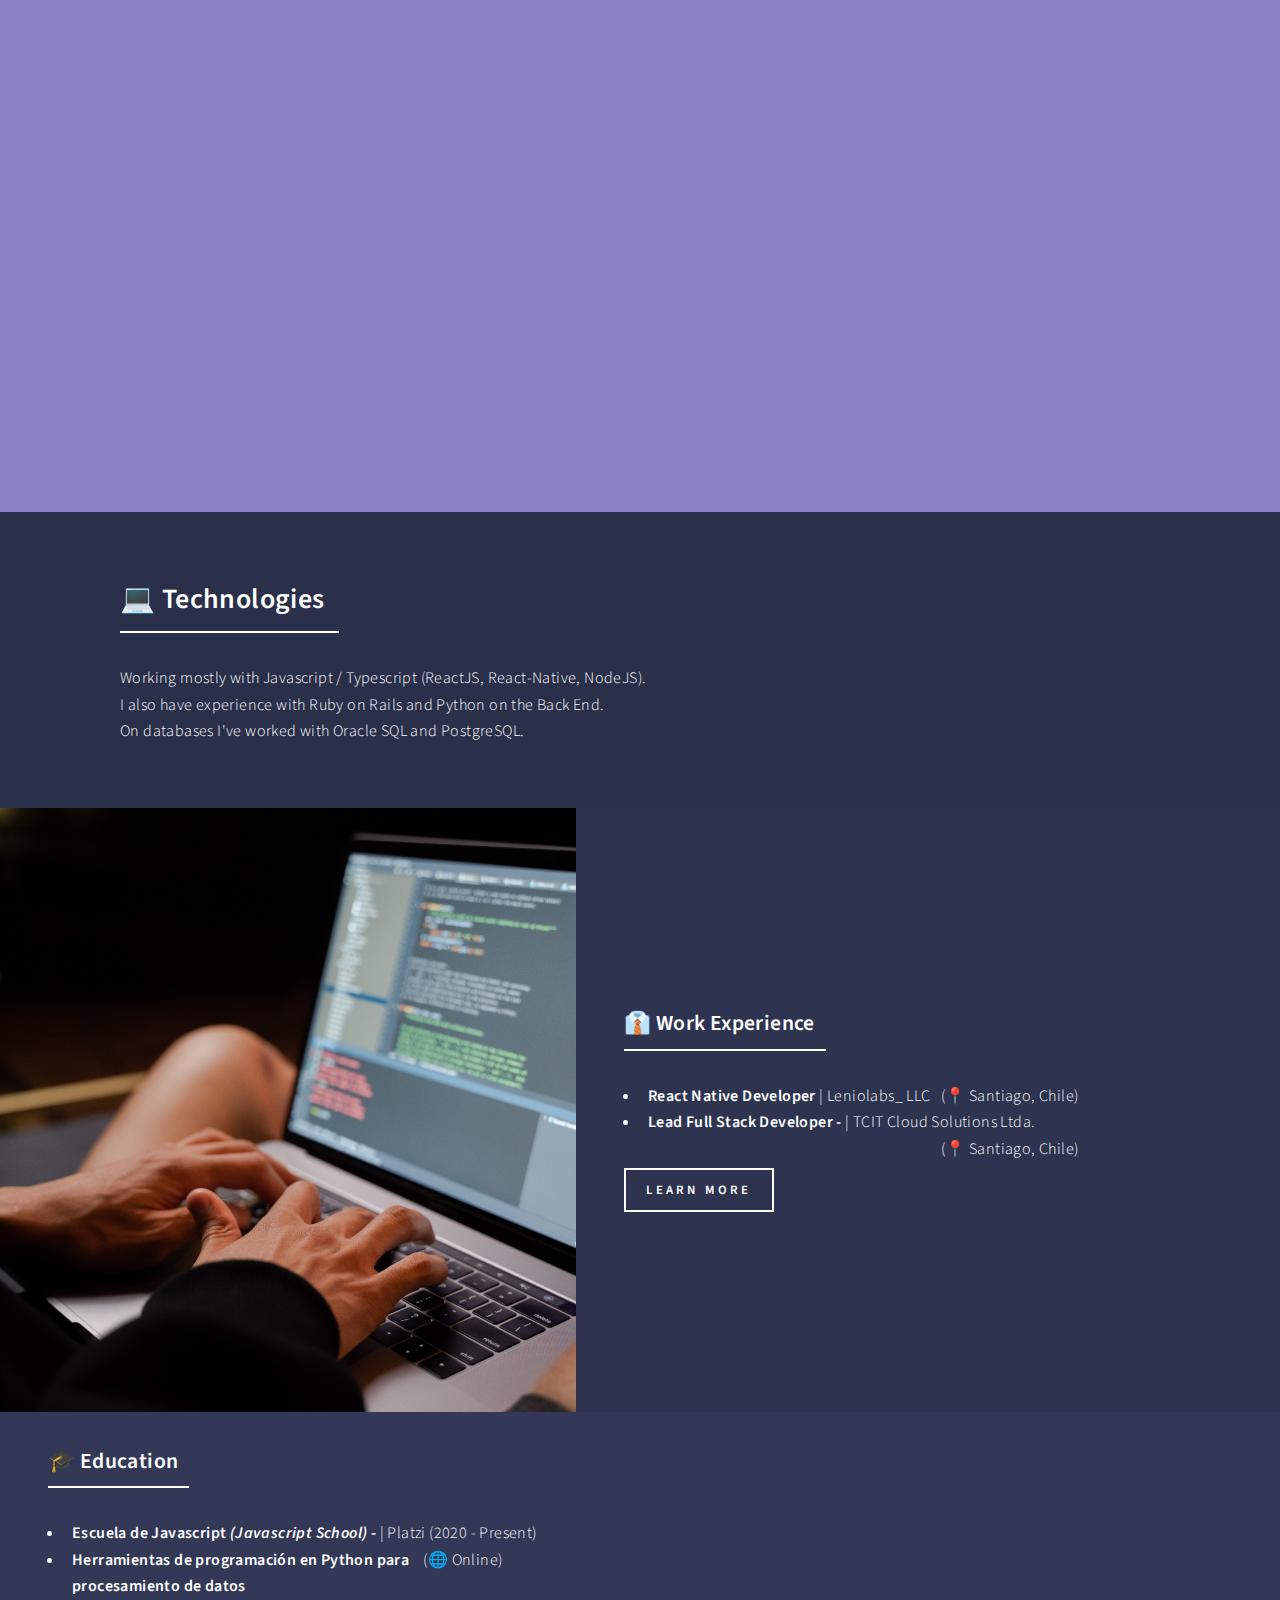
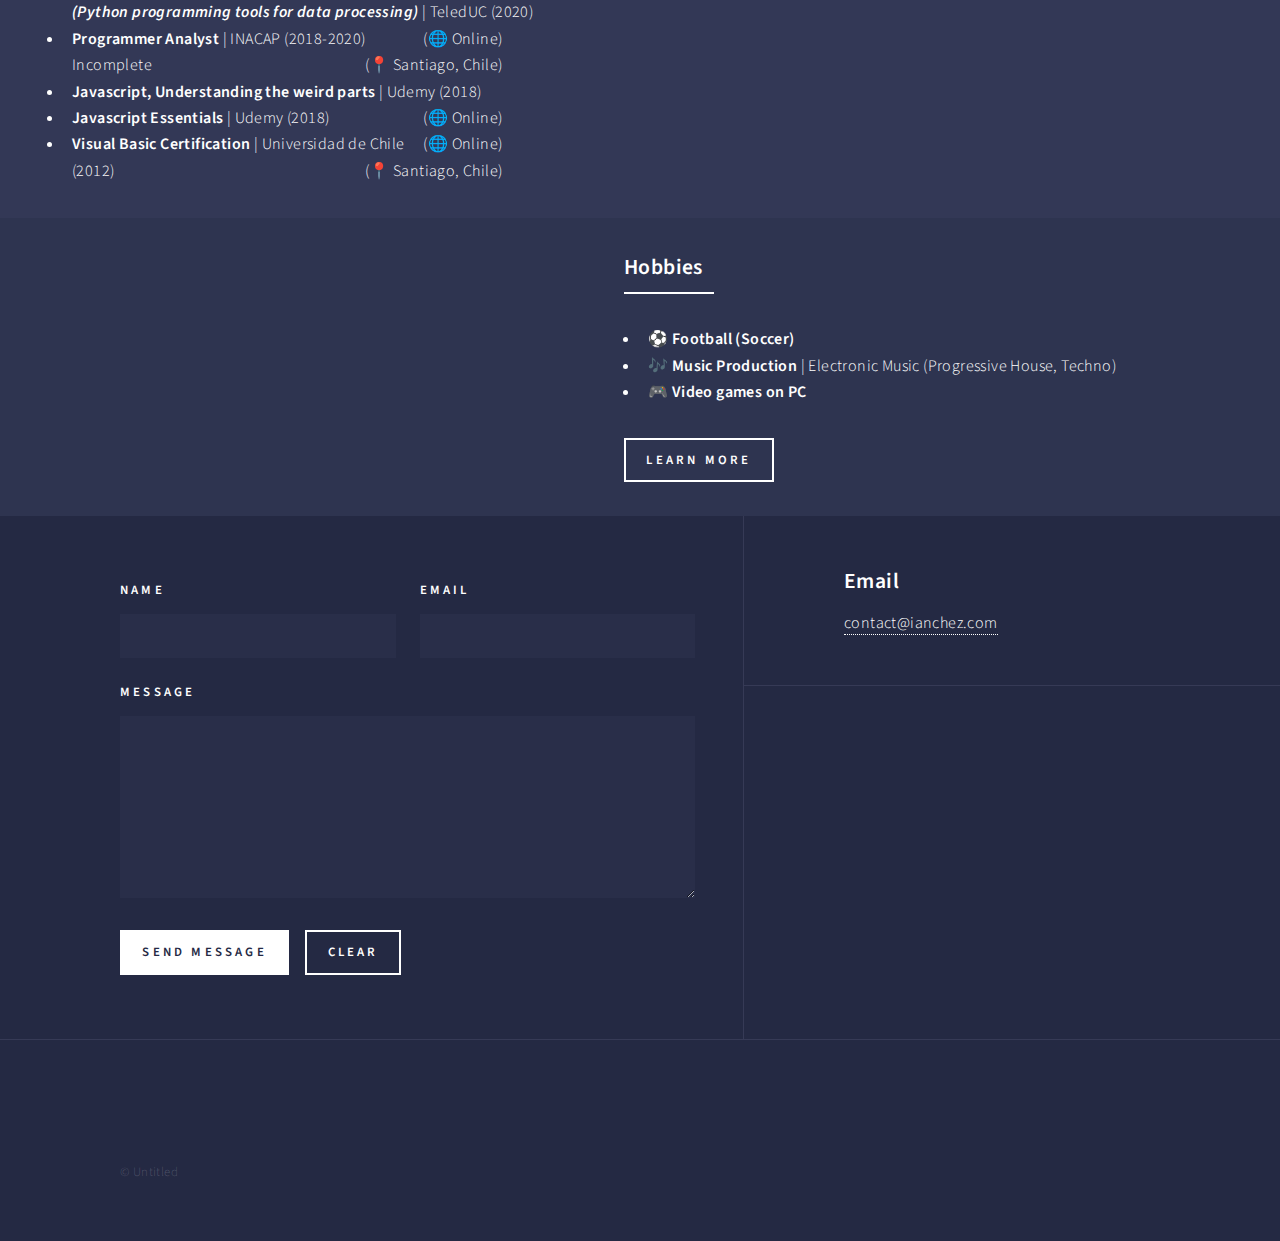
==== commit f4f5b1ff: "chore: updated about_me.html" ====
--- a/about_me.html
+++ b/about_me.html
@@ -1,7 +1,7 @@
 <!DOCTYPE HTML>
 <html>
 	<head>
-		<title>Landing - Forty by HTML5 UP</title>
+		<title>About me - Ianchez Portfolio</title>
 		<meta charset="utf-8" />
 		<meta name="viewport" content="width=device-width, initial-scale=1, user-scalable=no" />
 		<link rel="stylesheet" href="assets/css/main.css" />
@@ -35,7 +35,7 @@
 						</ul>
 						<ul class="actions stacked">
 							<li><a href="#" class="button primary fit">Get Started</a></li>
-							<li><a href="#" class="button fit">Log In</a></li>
+							<li><a href="#" class="button fit">Contact me</a></li>
 						</ul>
 					</nav>
 
@@ -47,11 +47,15 @@
 								<img src="images/pic07.jpg" alt="" />
 							</span>
 							<header class="major">
-								<h1>About me</h1>
+								<h1>👨‍💻 About me</h1>
 							</header>
 							<div class="content">
-								<p>Lorem ipsum dolor sit amet nullam consequat<br />
-								sed veroeros. tempus adipiscing nulla.</p>
+								<p>
+									Hello, I'm Sebastián, I'm a Full Stack Developer, although I've been focusing on the Front End lately.
+								</p>
+								<p>
+									I've been a developer for over 3 years, I've mostly worked on web platforms, but my latest job was creating a native app (iOS & Android) for mortgages applications.
+								</p>
 							</div>
 						</div>
 					</section>
@@ -63,24 +67,34 @@
 							<section id="one">
 								<div class="inner">
 									<header class="major">
-										<h2>Sed amet aliquam</h2>
+										<h2>💻 Technologies</h2>
 									</header>
-									<p>Nullam et orci eu lorem consequat tincidunt vivamus et sagittis magna sed nunc rhoncus condimentum sem. In efficitur ligula tate urna. Maecenas massa vel lacinia pellentesque lorem ipsum dolor. Nullam et orci eu lorem consequat tincidunt. Vivamus et sagittis libero. Nullam et orci eu lorem consequat tincidunt vivamus et sagittis magna sed nunc rhoncus condimentum sem. In efficitur ligula tate urna.</p>
+									<p>
+										Working mostly with Javascript / Typescript (ReactJS, React-Native, NodeJS).<br/>
+										I also have experience with Ruby on Rails and Python on the Back End.<br/>
+										On databases I've worked with Oracle SQL and PostgreSQL.
+									</p>
 								</div>
 							</section>
 
 						<!-- Two -->
 							<section id="two" class="spotlights">
 								<section>
-									<a href="showcase.html" class="image">
-										<img src="images/pic08.jpg" alt="" data-position="center center" />
+									<a href="showcase.html" class="image work-experiece-img">
+										<img class="about-me-image" src="images/coding.jpg" alt="" data-position="center center" />
 									</a>
 									<div class="content">
 										<div class="inner">
 											<header class="major">
-												<h3>Orci maecenas</h3>
+												<h3>👔 Work Experience</h3>
 											</header>
-											<p>Nullam et orci eu lorem consequat tincidunt vivamus et sagittis magna sed nunc rhoncus condimentum sem. In efficitur ligula tate urna. Maecenas massa sed magna lacinia magna pellentesque lorem ipsum dolor. Nullam et orci eu lorem consequat tincidunt. Vivamus et sagittis tempus.</p>
+											<p>
+												
+											</p>
+											<ul>
+												<li><b>React Native Developer</b> | Leniolabs_ LLC <span class="location-span">(📍 Santiago, Chile)</span></li>
+												<li><b>Lead Full Stack Developer - </b> | TCIT Cloud Solutions Ltda. <span class="location-span">(📍 Santiago, Chile)</span></li>
+											</ul>
 											<ul class="actions">
 												<li><a href="showcase.html" class="button">Learn more</a></li>
 											</ul>
@@ -94,12 +108,19 @@
 									<div class="content">
 										<div class="inner">
 											<header class="major">
-												<h3>Rhoncus magna</h3>
+												<h3>🎓 Education</h3>
 											</header>
-											<p>Nullam et orci eu lorem consequat tincidunt vivamus et sagittis magna sed nunc rhoncus condimentum sem. In efficitur ligula tate urna. Maecenas massa sed magna lacinia magna pellentesque lorem ipsum dolor. Nullam et orci eu lorem consequat tincidunt. Vivamus et sagittis tempus.</p>
-											<ul class="actions">
+											<ul>
+												<li><b>Escuela de Javascript <i>(Javascript School)</i> - </b> | Platzi (2020 - Present) <span class="location-span">(🌐 Online)</span></li>
+												<li><b>Herramientas de programación en Python para procesamiento de datos <br/><i>(Python programming tools for data processing)</i></b> | TeledUC (2020) <span class="location-span">(🌐 Online)</span></li>
+												<li><b>Programmer Analyst</b> | INACAP (2018-2020) Incomplete <span class="location-span">(📍 Santiago, Chile)</span></li>
+												<li><b>Javascript, Understanding the weird parts</b> | Udemy (2018) <span class="location-span">(🌐 Online)</span></li>
+												<li><b>Javascript Essentials</b> | Udemy (2018) <span class="location-span">(🌐 Online)</span></li>
+												<li><b>Visual Basic Certification</b> | Universidad de Chile (2012) <span class="location-span">(📍 Santiago, Chile)</span></li>
+											</ul>
+											<!-- <ul class="actions">
 												<li><a href="showcase.html" class="button">Learn more</a></li>
-											</ul>
+											</ul> -->
 										</div>
 									</div>
 								</section>
@@ -110,9 +131,13 @@
 									<div class="content">
 										<div class="inner">
 											<header class="major">
-												<h3>Sed nunc ligula</h3>
+												<h3>Hobbies</h3>
 											</header>
-											<p>Nullam et orci eu lorem consequat tincidunt vivamus et sagittis magna sed nunc rhoncus condimentum sem. In efficitur ligula tate urna. Maecenas massa sed magna lacinia magna pellentesque lorem ipsum dolor. Nullam et orci eu lorem consequat tincidunt. Vivamus et sagittis tempus.</p>
+											<ul>
+												<li><b>⚽ Football (Soccer)</b></li>
+												<li><b>🎶 Music Production</b> | Electronic Music (Progressive House, Techno)</li>
+												<li><b>🎮 Video games on PC</b></li>
+											</ul>
 											<ul class="actions">
 												<li><a href="showcase.html" class="button">Learn more</a></li>
 											</ul>
@@ -122,7 +147,7 @@
 							</section>
 
 						<!-- Three -->
-							<section id="three">
+							<!-- <section id="three">
 								<div class="inner">
 									<header class="major">
 										<h2>Massa libero</h2>
@@ -132,8 +157,7 @@
 										<li><a href="showcase.html" class="button next">Get Started</a></li>
 									</ul>
 								</div>
-							</section>
-
+							</section> -->
 					</div>
 
 				<!-- Contact -->
@@ -166,24 +190,24 @@
 									<div class="contact-method">
 										<span class="icon solid alt fa-envelope"></span>
 										<h3>Email</h3>
-										<a href="#">information@untitled.tld</a>
-									</div>
-								</section>
-								<section>
+										<a href="#">contact@ianchez.com</a>
+									</div>
+								</section>
+								<!-- <section>
 									<div class="contact-method">
 										<span class="icon solid alt fa-phone"></span>
 										<h3>Phone</h3>
 										<span>(000) 000-0000 x12387</span>
 									</div>
-								</section>
-								<section>
-									<div class="contact-method">
+								</section> -->
+								<section>
+									<!-- <div class="contact-method">
 										<span class="icon solid alt fa-home"></span>
 										<h3>Address</h3>
 										<span>1234 Somewhere Road #5432<br />
 										Nashville, TN 00000<br />
 										United States of America</span>
-									</div>
+									</div> -->
 								</section>
 							</section>
 						</div>
@@ -193,14 +217,14 @@
 					<footer id="footer">
 						<div class="inner">
 							<ul class="icons">
-								<li><a href="#" class="icon brands alt fa-twitter"><span class="label">Twitter</span></a></li>
-								<li><a href="#" class="icon brands alt fa-facebook-f"><span class="label">Facebook</span></a></li>
-								<li><a href="#" class="icon brands alt fa-instagram"><span class="label">Instagram</span></a></li>
+								<!-- <li><a href="#" class="icon brands alt fa-twitter"><span class="label">Twitter</span></a></li> -->
+								<!-- <li><a href="#" class="icon brands alt fa-facebook-f"><span class="label">Facebook</span></a></li> -->
+								<!-- <li><a href="#" class="icon brands alt fa-instagram"><span class="label">Instagram</span></a></li> -->
 								<li><a href="#" class="icon brands alt fa-github"><span class="label">GitHub</span></a></li>
 								<li><a href="#" class="icon brands alt fa-linkedin-in"><span class="label">LinkedIn</span></a></li>
 							</ul>
 							<ul class="copyright">
-								<li>&copy; Untitled</li><li>Design: <a href="https://html5up.net">HTML5 UP</a></li>
+								<li>&copy; Untitled</li>
 							</ul>
 						</div>
 					</footer>
--- a/assets/css/main.css
+++ b/assets/css/main.css
@@ -1,11 +1,5 @@
 @import url(fontawesome-all.min.css);
 @import url("https://fonts.googleapis.com/css?family=Source+Sans+Pro:300,300italic,600,600italic");
-
-/*
-	Forty by HTML5 UP
-	html5up.net | @ajlkn
-	Free for personal and commercial use under the CCA 3.0 license (html5up.net/license)
-*/
 
 html, body, div, span, applet, object,
 iframe, h1, h2, h3, h4, h5, h6, p, blockquote,
@@ -3962,4 +3956,14 @@
 			transform: none;
 			opacity: 1;
 			visibility: visible;
-		}+		}
+
+.work-experiece-img {
+	max-height: 800px;
+	max-width: 650px;
+}
+
+.location-span {
+	float: right;
+	padding-right: 12vw;
+}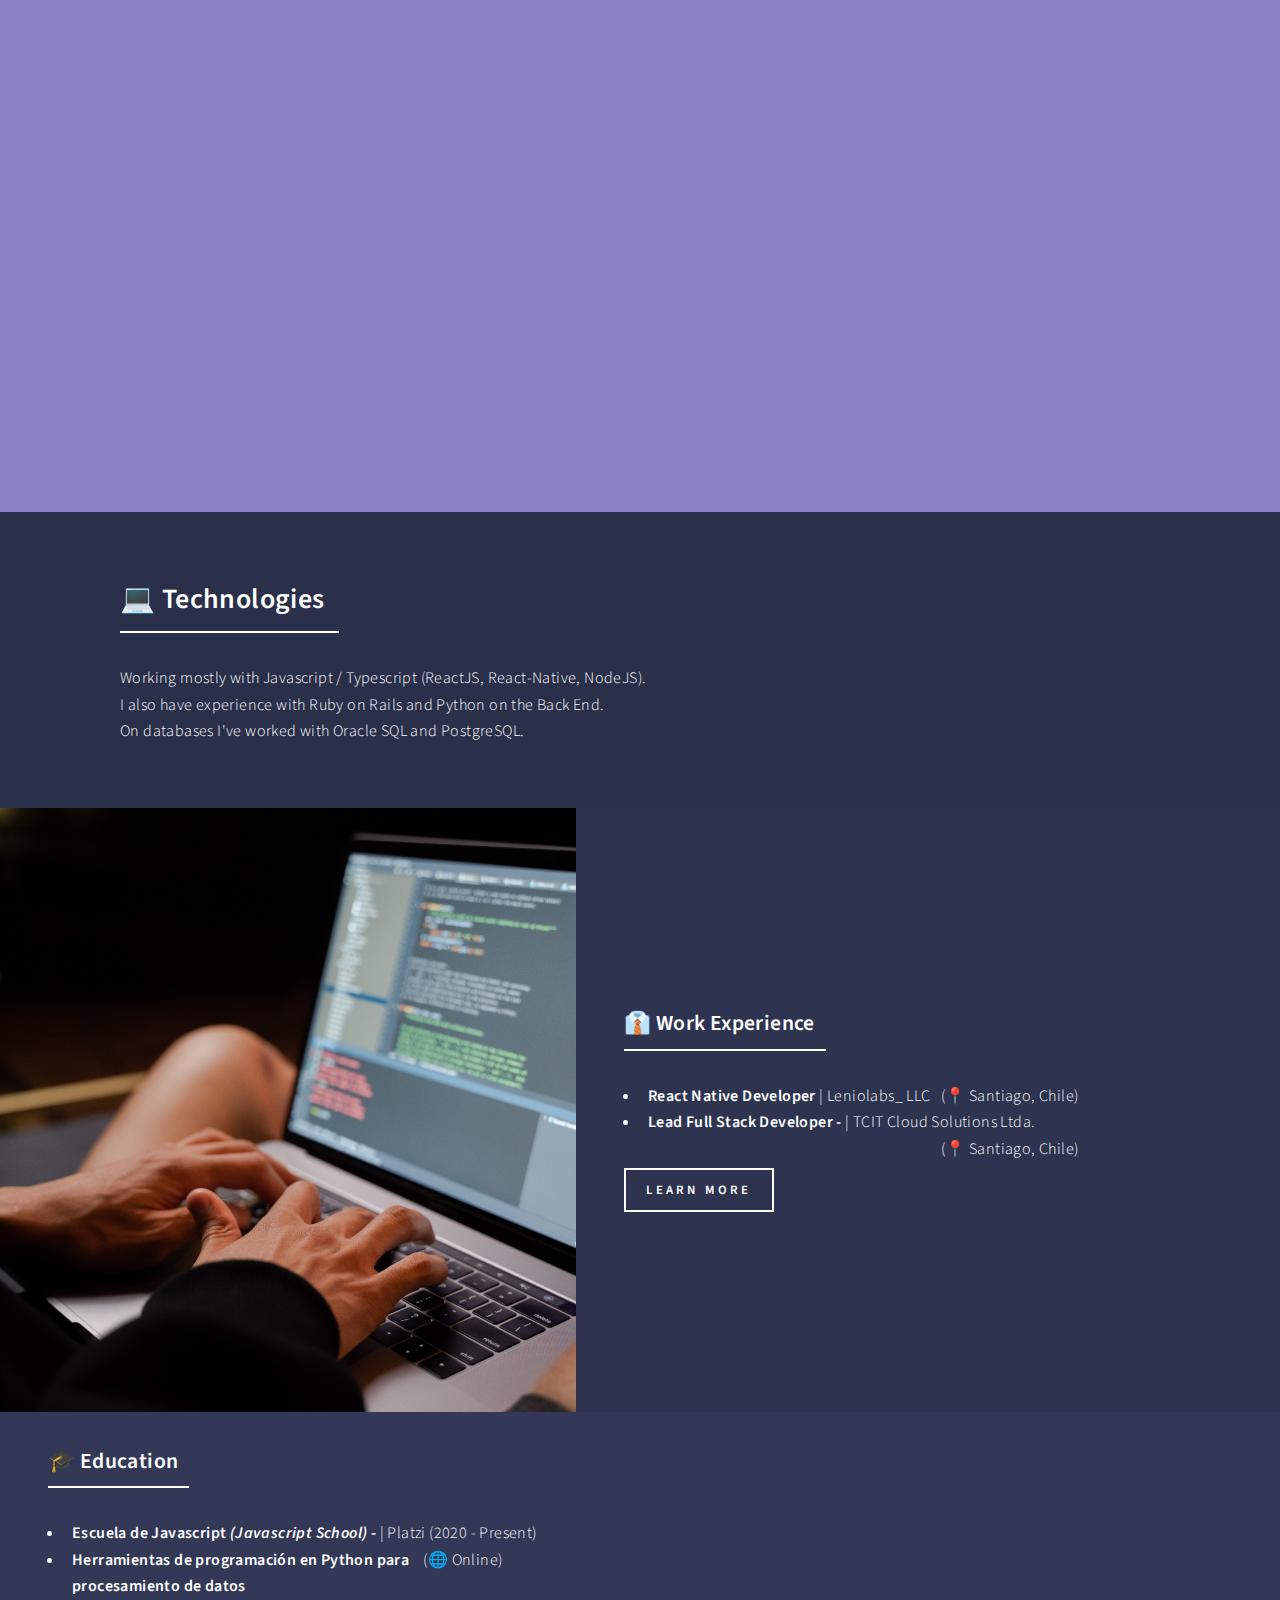
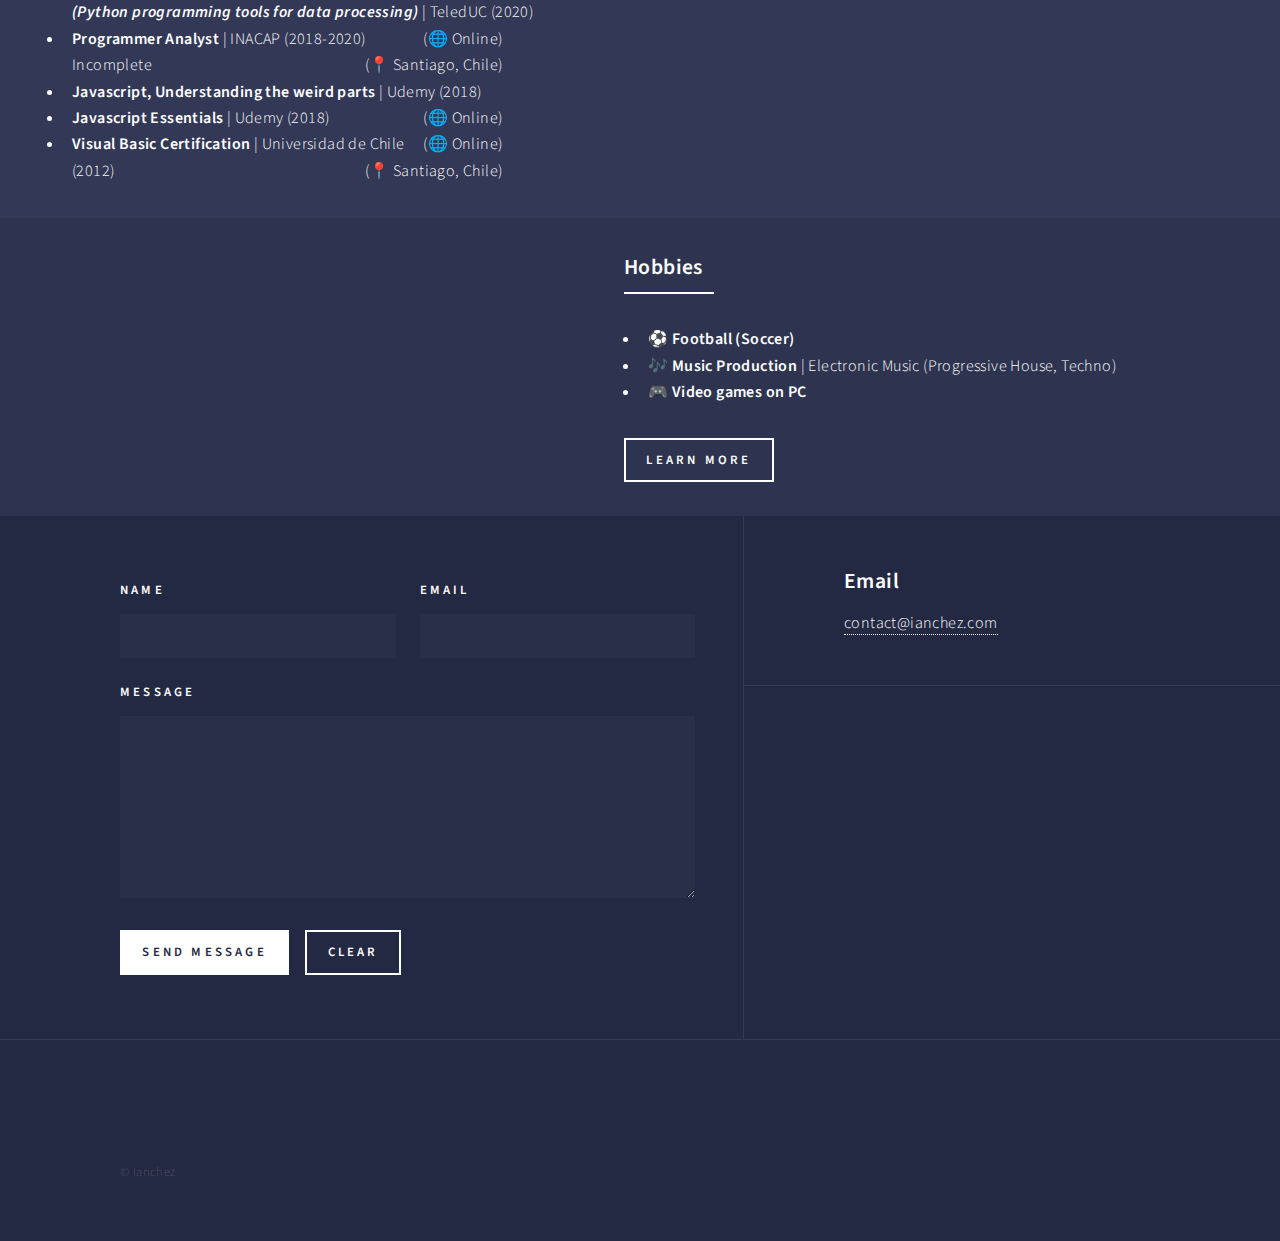
==== commit 6997870d: "refactor: dry / created footer component" ====
--- a/about_me.html
+++ b/about_me.html
@@ -51,7 +51,8 @@
 							</header>
 							<div class="content">
 								<p>
-									Hello, I'm Sebastián, I'm a Full Stack Developer, although I've been focusing on the Front End lately.
+									Hello, I'm Sebastián.<br/>
+									I'm a Full Stack Developer, although I've been focusing on the Front End lately.
 								</p>
 								<p>
 									I've been a developer for over 3 years, I've mostly worked on web platforms, but my latest job was creating a native app (iOS & Android) for mortgages applications.
@@ -214,20 +215,7 @@
 					</section>
 
 				<!-- Footer -->
-					<footer id="footer">
-						<div class="inner">
-							<ul class="icons">
-								<!-- <li><a href="#" class="icon brands alt fa-twitter"><span class="label">Twitter</span></a></li> -->
-								<!-- <li><a href="#" class="icon brands alt fa-facebook-f"><span class="label">Facebook</span></a></li> -->
-								<!-- <li><a href="#" class="icon brands alt fa-instagram"><span class="label">Instagram</span></a></li> -->
-								<li><a href="#" class="icon brands alt fa-github"><span class="label">GitHub</span></a></li>
-								<li><a href="#" class="icon brands alt fa-linkedin-in"><span class="label">LinkedIn</span></a></li>
-							</ul>
-							<ul class="copyright">
-								<li>&copy; Untitled</li>
-							</ul>
-						</div>
-					</footer>
+				<script src="./components/footer.js"></script>
 
 			</div>
 
--- a/assets/css/main.css
+++ b/assets/css/main.css
@@ -3966,4 +3966,107 @@
 .location-span {
 	float: right;
 	padding-right: 12vw;
+}
+
+.repo-link {
+	float: right;
+	font-size: 16px;
+}
+
+.repo-link a {
+	color:#37a6cb;
+}
+
+/* Slideshow container */
+.slideshow-container {
+  max-width: 100%;
+  position: relative;
+  margin: auto;
+}
+
+/* Hide the images by default */
+.mySlides {
+  display: none;
+	max-width: 80%;
+	margin-left: 6em;
+}
+
+/* Next & previous buttons */
+.prev, .next {
+  cursor: pointer;
+  position: absolute;
+  top: 50%;
+  width: auto;
+  margin-top: -22px;
+  padding: 16px;
+  color: white;
+  font-weight: bold;
+  font-size: 18px;
+  transition: 0.6s ease;
+  border-radius: 0 3px 3px 0;
+  user-select: none;
+  background-color: rgba(0,0,0,0.3);
+}
+
+/* Position the "next button" to the right */
+.next {
+  right: 0;
+  border-radius: 3px 0 0 3px;
+}
+
+/* On hover, add a black background color with a little bit see-through */
+.prev:hover, .next:hover {
+  background-color: rgba(0,0,0,0.8);
+}
+
+/* Caption text */
+.text {
+  color: #f2f2f2;
+  font-size: 15px;
+  padding: 8px 12px;
+  position: absolute;
+  bottom: 8px;
+  width: 100%;
+  text-align: center;
+}
+
+/* Number text (1/3 etc) */
+.numbertext {
+  color: #f2f2f2;
+  font-size: 12px;
+  padding: 8px 12px;
+  position: absolute;
+  top: 0;
+}
+
+/* The dots/bullets/indicators */
+.dot {
+  cursor: pointer;
+  height: 15px;
+  width: 15px;
+  margin: 0 2px;
+  background-color: #bbb;
+  border-radius: 50%;
+  display: inline-block;
+  transition: background-color 0.6s ease;
+}
+
+.active, .dot:hover {
+  background-color: #37a6cb;
+}
+
+/* Fading animation */
+.fade {
+  animation-name: fade;
+  animation-duration: 1.5s;
+}
+
+@keyframes fade {
+  from {opacity: .4}
+  to {opacity: 1}
+}
+
+.iframe-loader {
+  background: url(../../images/loader2.gif) center center no-repeat;
+	max-height: 600px;
 }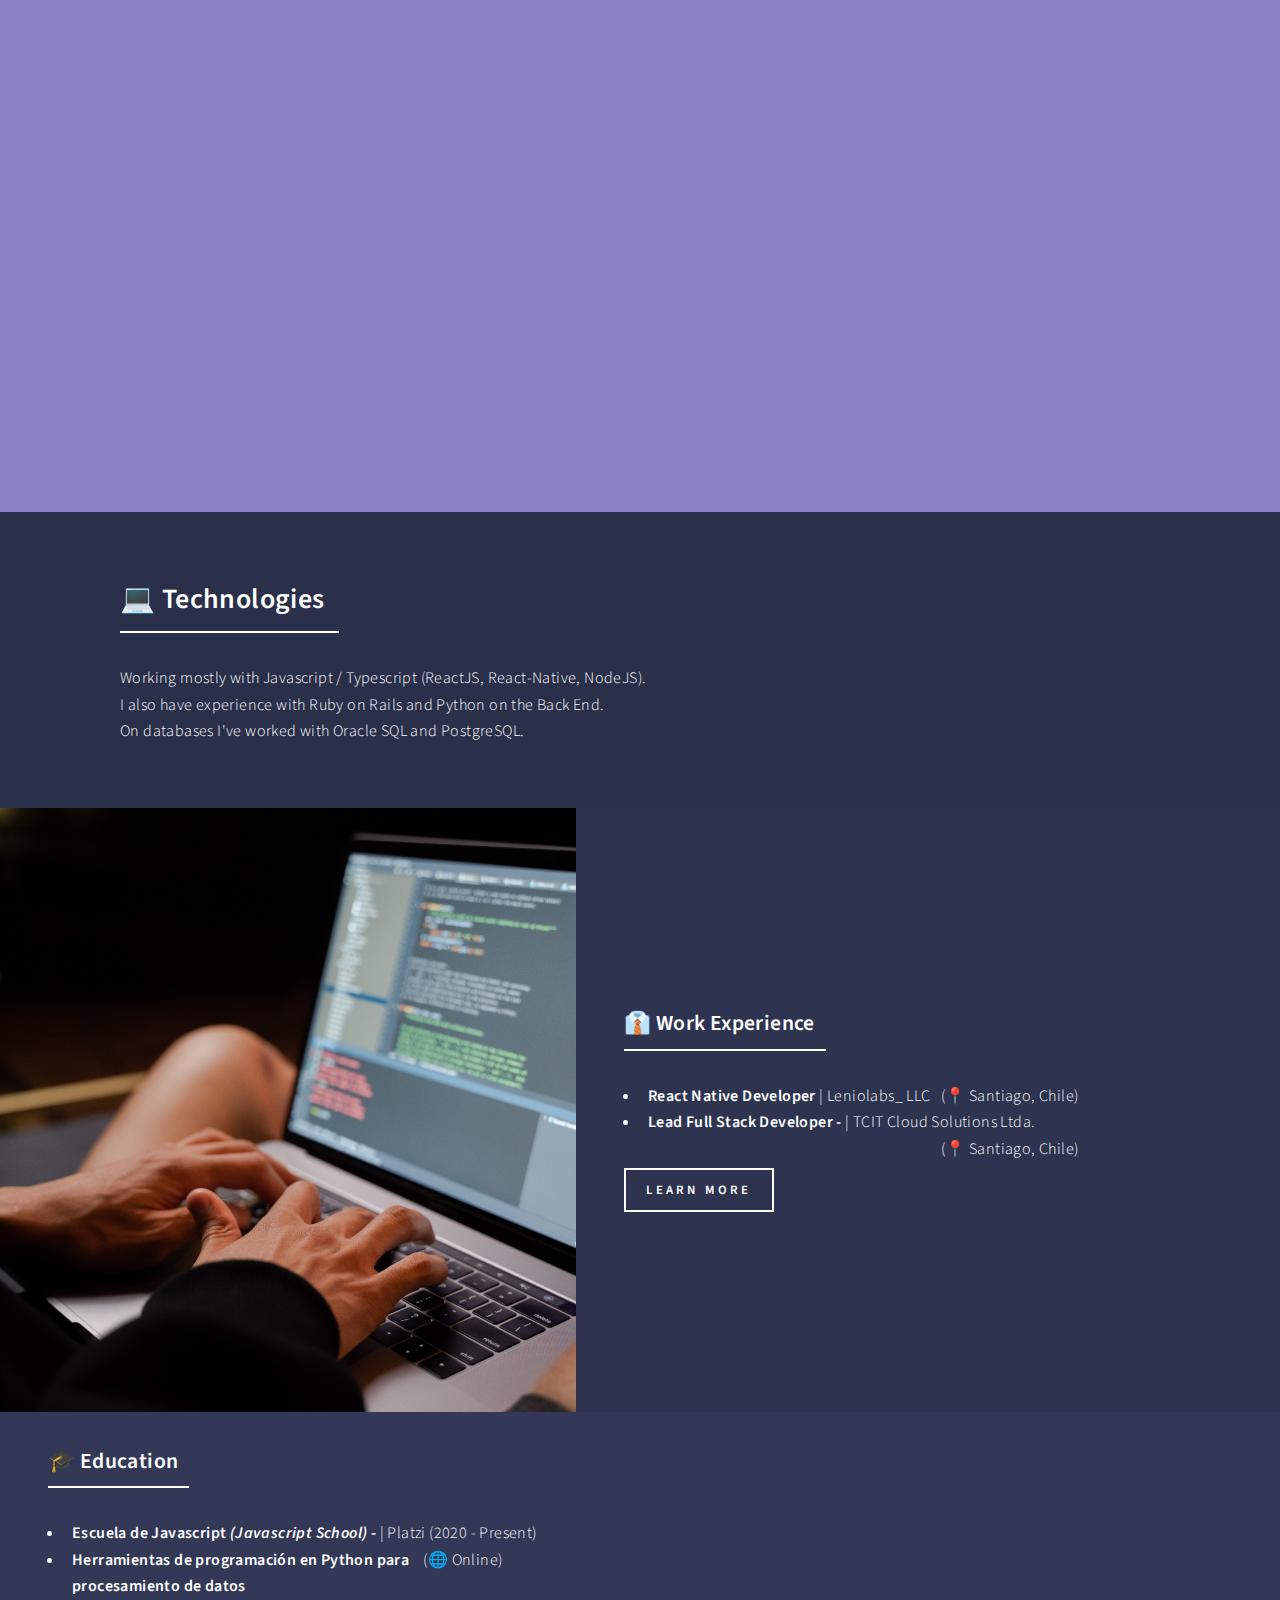
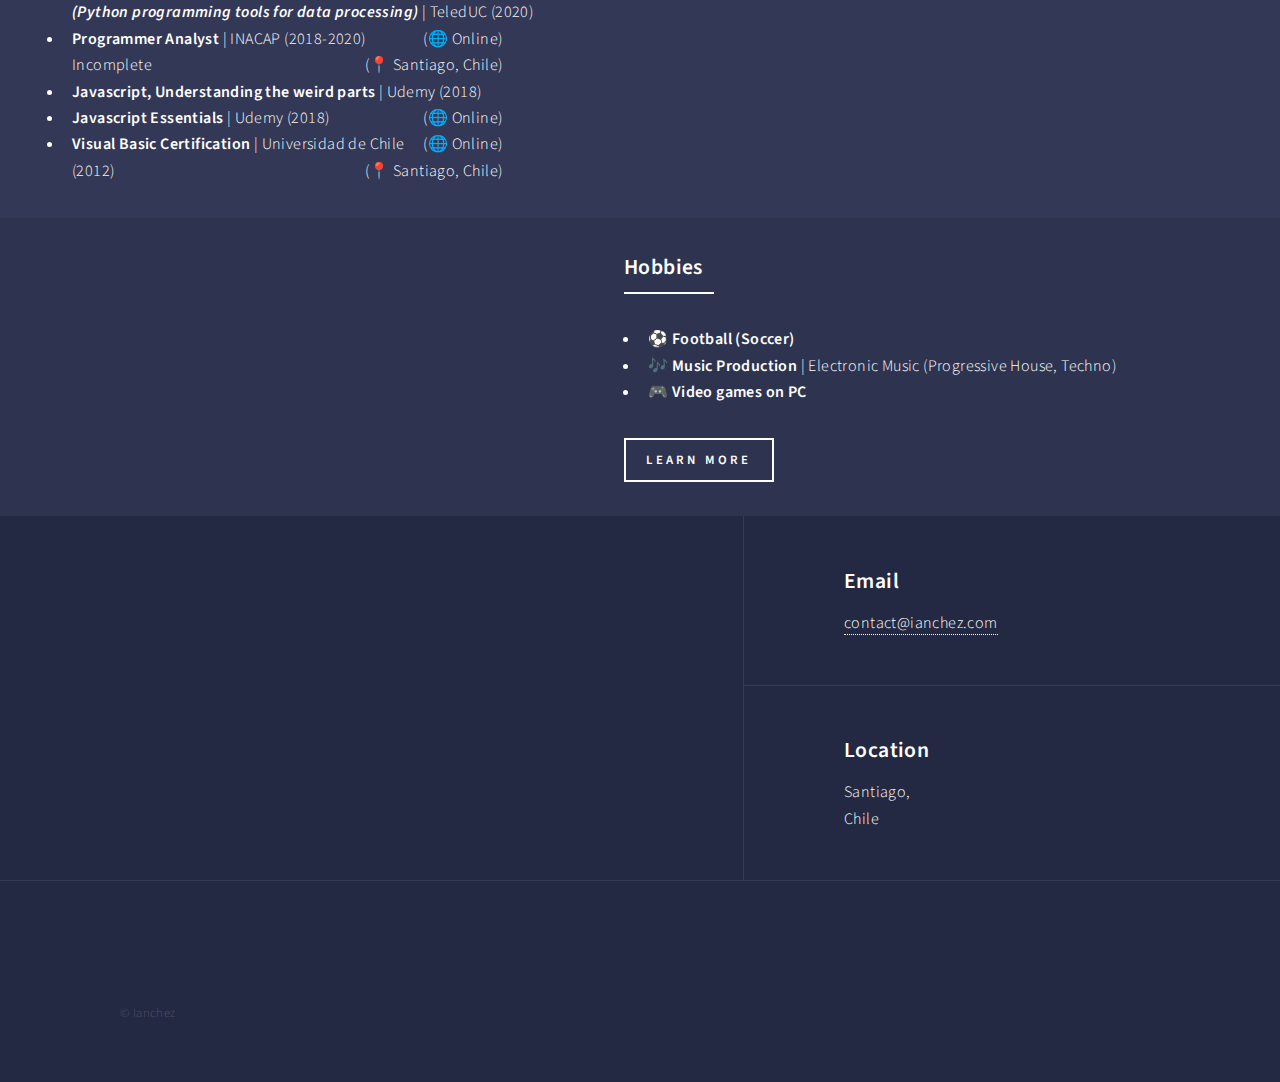
==== commit a3eb81a4: "refactor: dry -> create contactCards reusable component" ====
--- a/about_me.html
+++ b/about_me.html
@@ -162,57 +162,7 @@
 					</div>
 
 				<!-- Contact -->
-					<section id="contact">
-						<div class="inner">
-							<section>
-								<form method="post" action="#">
-									<div class="fields">
-										<div class="field half">
-											<label for="name">Name</label>
-											<input type="text" name="name" id="name" />
-										</div>
-										<div class="field half">
-											<label for="email">Email</label>
-											<input type="text" name="email" id="email" />
-										</div>
-										<div class="field">
-											<label for="message">Message</label>
-											<textarea name="message" id="message" rows="6"></textarea>
-										</div>
-									</div>
-									<ul class="actions">
-										<li><input type="submit" value="Send Message" class="primary" /></li>
-										<li><input type="reset" value="Clear" /></li>
-									</ul>
-								</form>
-							</section>
-							<section class="split">
-								<section>
-									<div class="contact-method">
-										<span class="icon solid alt fa-envelope"></span>
-										<h3>Email</h3>
-										<a href="#">contact@ianchez.com</a>
-									</div>
-								</section>
-								<!-- <section>
-									<div class="contact-method">
-										<span class="icon solid alt fa-phone"></span>
-										<h3>Phone</h3>
-										<span>(000) 000-0000 x12387</span>
-									</div>
-								</section> -->
-								<section>
-									<!-- <div class="contact-method">
-										<span class="icon solid alt fa-home"></span>
-										<h3>Address</h3>
-										<span>1234 Somewhere Road #5432<br />
-										Nashville, TN 00000<br />
-										United States of America</span>
-									</div> -->
-								</section>
-							</section>
-						</div>
-					</section>
+				<script src="./components/contactCards.js"></script>
 
 				<!-- Footer -->
 				<script src="./components/footer.js"></script>
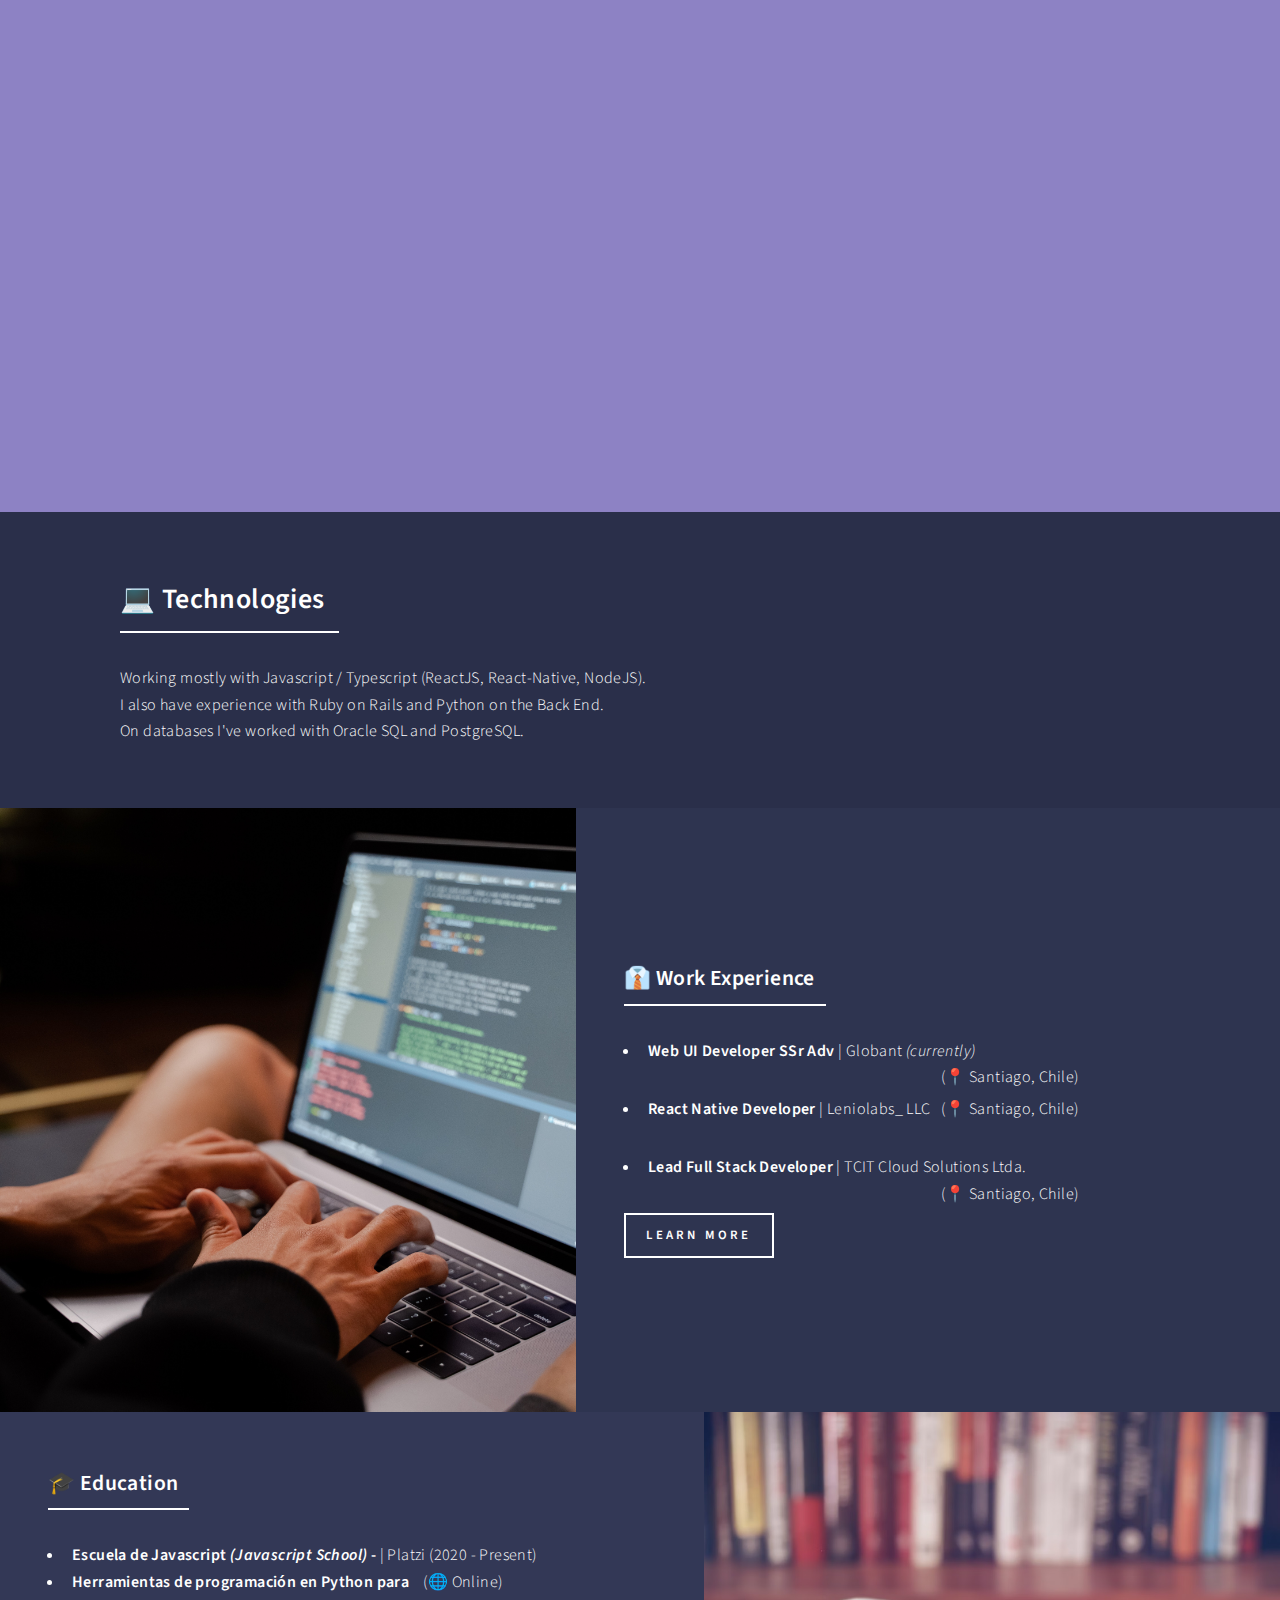
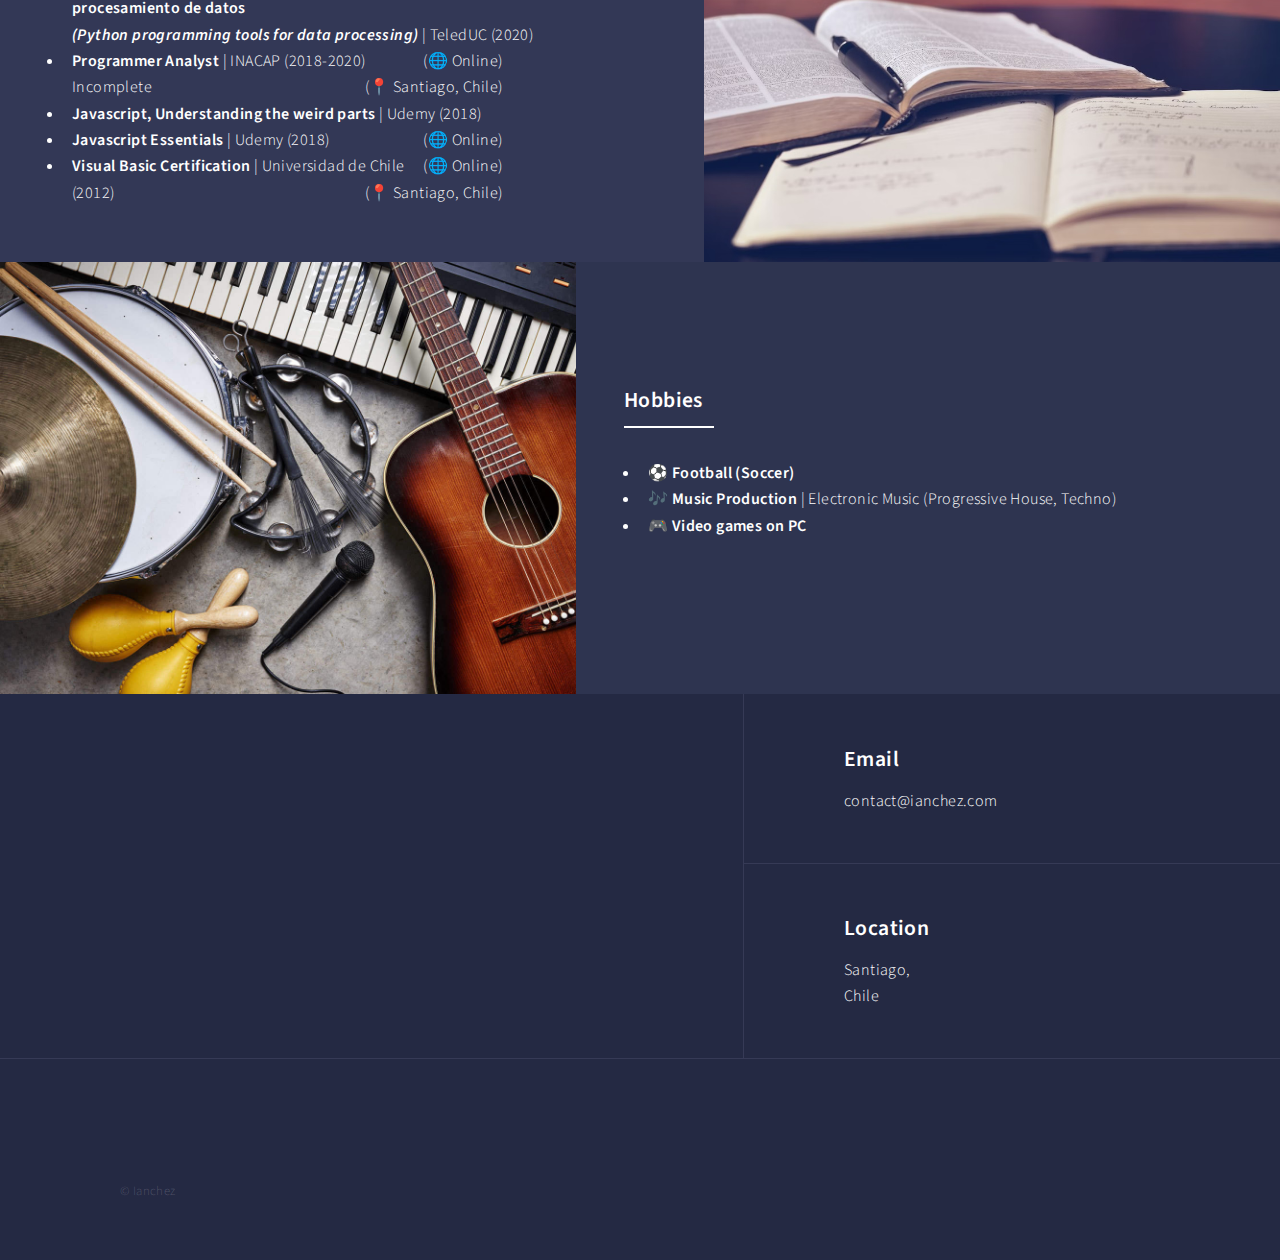
==== commit 5d6ddde1: "Updated info" ====
--- a/about_me.html
+++ b/about_me.html
@@ -13,17 +13,7 @@
 			<div id="wrapper">
 
 				<!-- Header -->
-				<!-- Note: The "styleN" class below should match that of the banner element. -->
-				<header id="header" class="alt">
-					<a href="index.html" class="logo"><strong>IANCHEZ</strong> <span>Portfolio</span></a>
-					<a href="https://github.com/ianchez" class="icon brands fa-github"><span class="label">Github</span></a>
-					<a href="https://www.linkedin.com/in/sebastian-sanchez-ianchez/" class="icon brands fa-linkedin"><span class="label">LinkedIn</span></a>
-					<a href="https://soundcloud.com/ianchez" class="icon brands fa-soundcloud"><span class="label">Soundcloud</span></a>
-					<a href="https://ianchez.notion.site/Sebastian-Sanchez-Pe-a-beffebdcf4414be28128e2dfdd5cb7c4" class="icon cv"><i class="fas fa-user-tie"></i><span>cv</span></a>
-					<nav>
-						<a href="#menu">Menu</a>
-					</nav>
-				</header>
+				<script src="./components/header.js"></script>
 
 				<!-- Menu -->
 					<nav id="menu">
@@ -55,7 +45,7 @@
 									I'm a Full Stack Developer, although I've been focusing on the Front End lately.
 								</p>
 								<p>
-									I've been a developer for over 3 years, I've mostly worked on web platforms, but my latest job was creating a native app (iOS & Android) for mortgages applications.
+									I've been a developer for almost 4 years, I've mostly worked as a FrontEnd developer, my latest job was creating and maintaining a TV app (TvOS & AndroidTV) for football games streaming.
 								</p>
 							</div>
 						</div>
@@ -90,21 +80,37 @@
 												<h3>👔 Work Experience</h3>
 											</header>
 											<p>
-												
+
 											</p>
 											<ul>
-												<li><b>React Native Developer</b> | Leniolabs_ LLC <span class="location-span">(📍 Santiago, Chile)</span></li>
-												<li><b>Lead Full Stack Developer - </b> | TCIT Cloud Solutions Ltda. <span class="location-span">(📍 Santiago, Chile)</span></li>
+												<li>
+													<p>
+														<b>Web UI Developer SSr Adv</b> | Globant <i>(currently)</i>
+														<span class="location-span">(📍 Santiago, Chile)</span>
+													</p>
+												</li>
+												<li>
+													<p>
+														<b>React Native Developer</b> | Leniolabs_ LLC
+														<span class="location-span">(📍 Santiago, Chile)</span>
+													</p>
+												</li>
+												<li>
+													<p>
+														<b>Lead Full Stack Developer</b> | TCIT Cloud Solutions Ltda.
+														<span class="location-span">(📍 Santiago, Chile)</span></li>
+													</p>
 											</ul>
 											<ul class="actions">
-												<li><a href="showcase.html" class="button">Learn more</a></li>
+												<li><a href="https://ianchez.notion.site/Sebastian-Sanchez-Pe-a-beffebdcf4414be28128e2dfdd5cb7c4" class="button">Learn more</a></li>
 											</ul>
 										</div>
 									</div>
 								</section>
-								<section>
+
+								<section id="education-section">
 									<a href="showcase.html" class="image">
-										<img src="images/pic09.jpg" alt="" data-position="top center" />
+										<img src="images/studying.jpg" alt="" data-position="top center" />
 									</a>
 									<div class="content">
 										<div class="inner">
@@ -125,9 +131,10 @@
 										</div>
 									</div>
 								</section>
+
 								<section>
 									<a href="showcase.html" class="image">
-										<img src="images/pic10.jpg" alt="" data-position="25% 25%" />
+										<img src="images/music-hobbies.jpg" alt="" data-position="25% 25%" />
 									</a>
 									<div class="content">
 										<div class="inner">
@@ -140,7 +147,7 @@
 												<li><b>🎮 Video games on PC</b></li>
 											</ul>
 											<ul class="actions">
-												<li><a href="showcase.html" class="button">Learn more</a></li>
+												<!-- <li><a href="showcase.html" class="button">Learn more</a></li> -->
 											</ul>
 										</div>
 									</div>
--- a/assets/css/main.css
+++ b/assets/css/main.css
@@ -148,7 +148,6 @@
 		-webkit-transition: color 0.2s ease-in-out, border-bottom-color 0.2s ease-in-out;
 		-ms-transition: color 0.2s ease-in-out, border-bottom-color 0.2s ease-in-out;
 		transition: color 0.2s ease-in-out, border-bottom-color 0.2s ease-in-out;
-		border-bottom: dotted 1px;
 		color: inherit;
 		text-decoration: none;
 	}
@@ -3992,7 +3991,7 @@
 }
 
 /* Next & previous buttons */
-.prev, .next {
+.prev-button, .next-button {
   cursor: pointer;
   position: absolute;
   top: 50%;
@@ -4009,7 +4008,7 @@
 }
 
 /* Position the "next button" to the right */
-.next {
+.next-button {
   right: 0;
   border-radius: 3px 0 0 3px;
 }
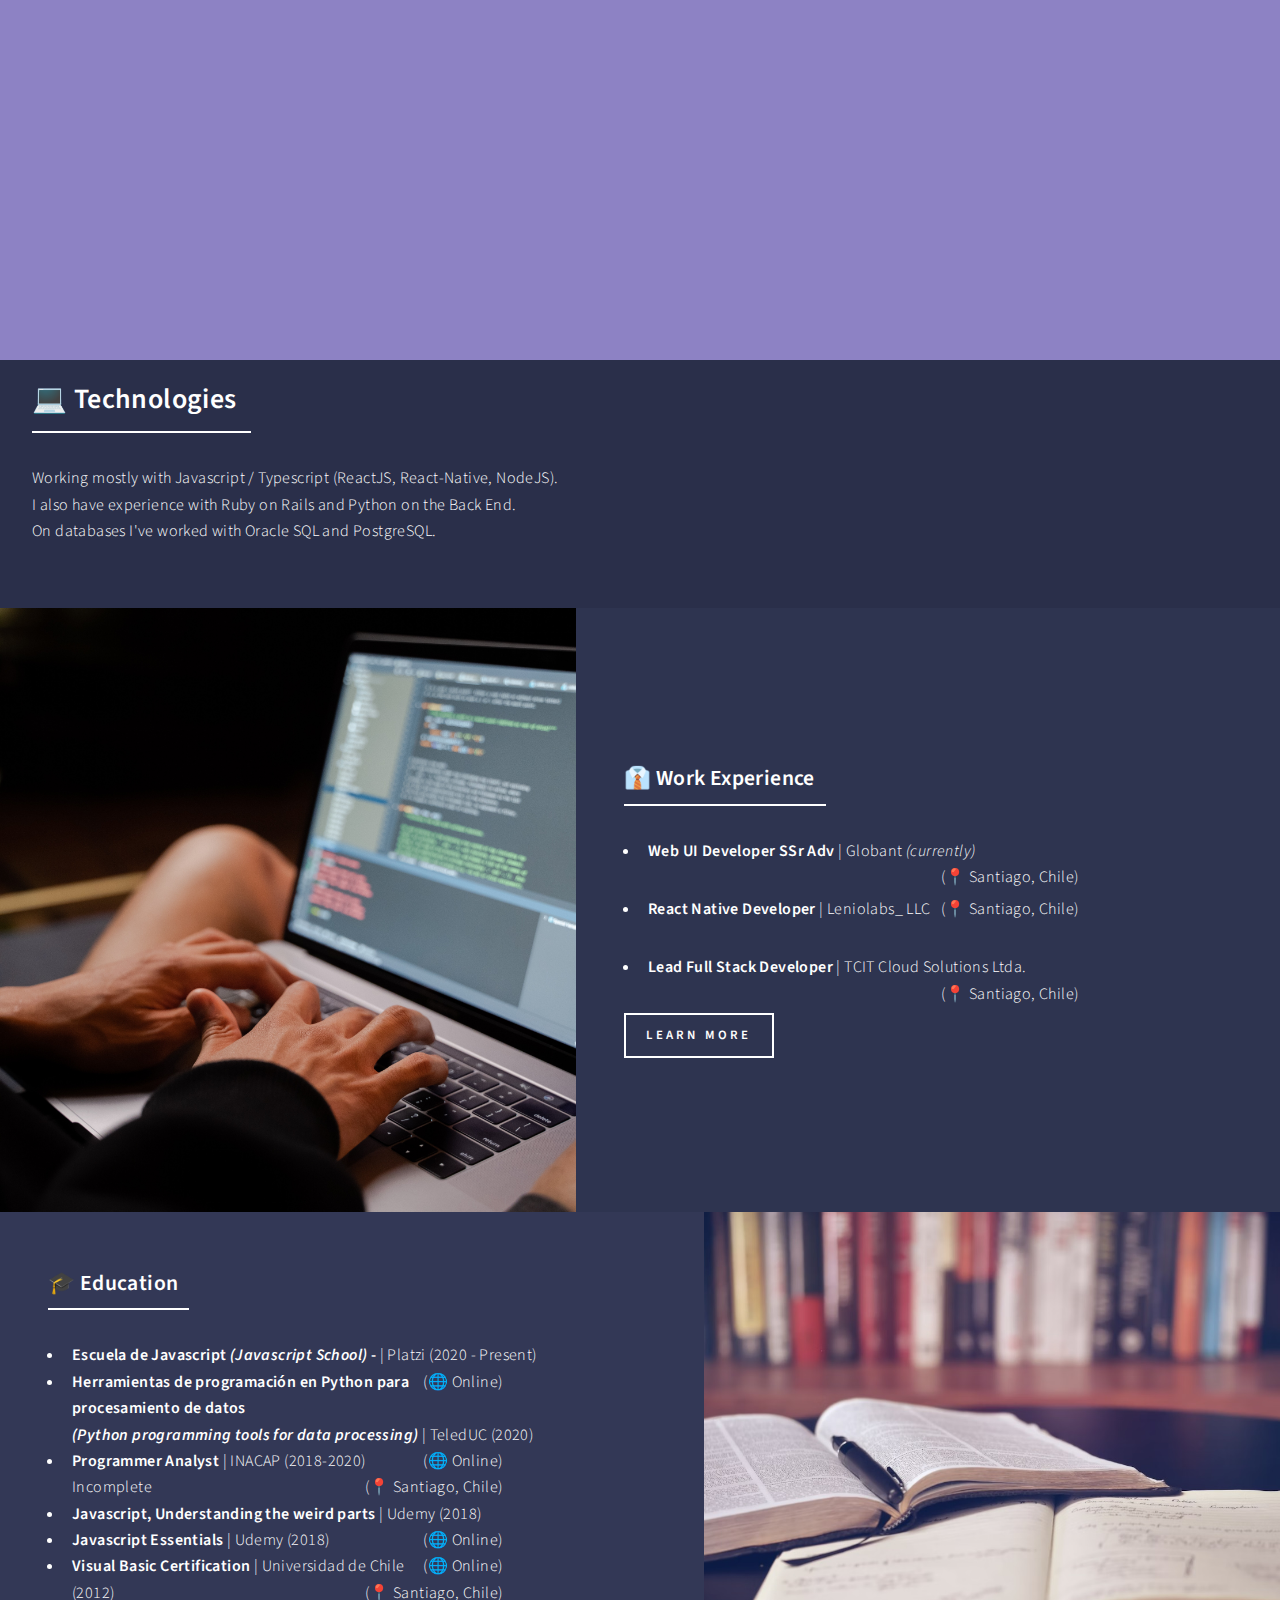
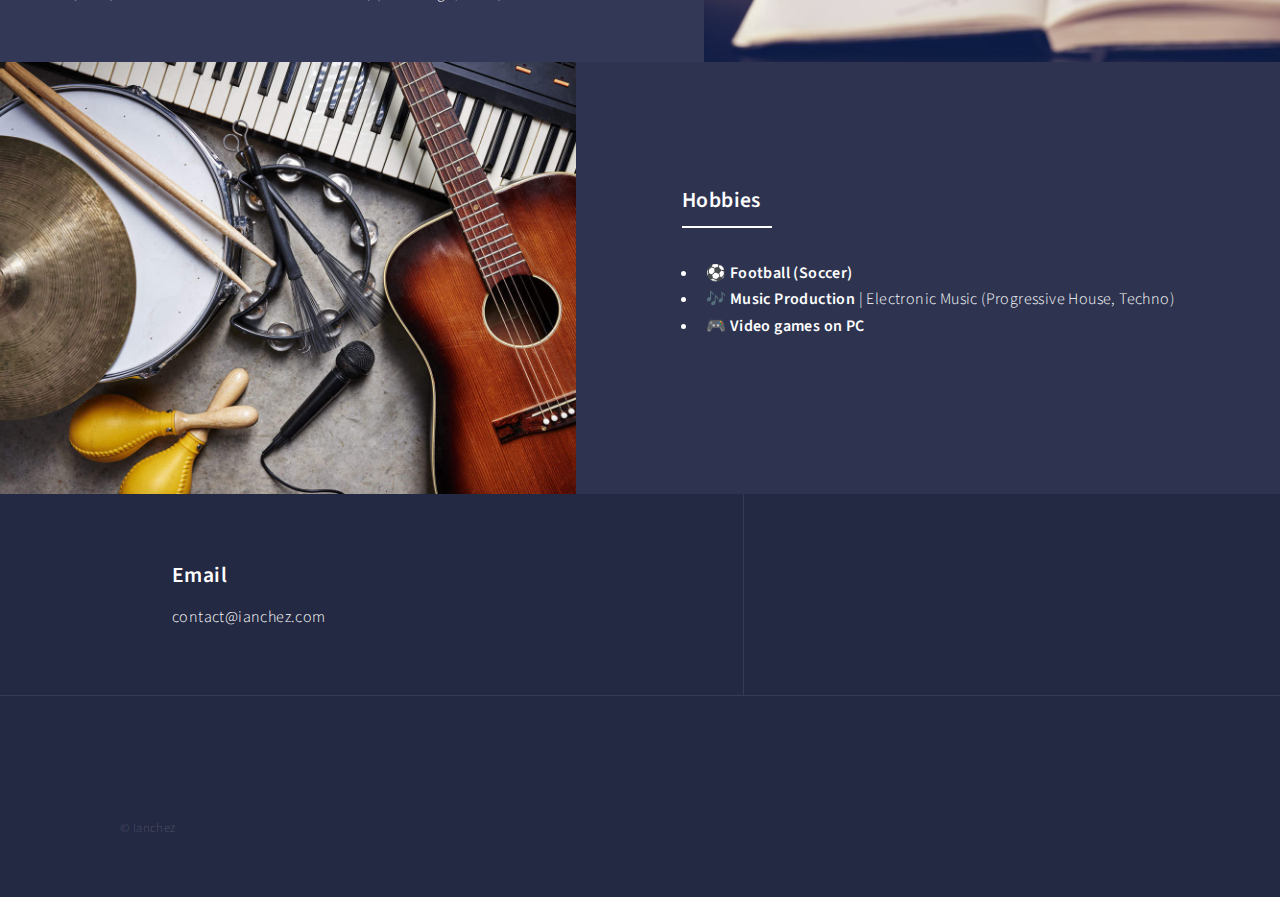
==== commit d23a0d3b: "chore: fix menu redirecting to template" ====
--- a/about_me.html
+++ b/about_me.html
@@ -21,7 +21,7 @@
 							<li><a href="index.html">Home</a></li>
 							<li><a href="about_me.html">About me</a></li>
 							<li><a href="showcase.html">Showcase</a></li>
-							<li><a href="learning_path.html">Learning path</a></li>
+							<li><a href="about_me.html#education-section">Learning path</a></li>
 						</ul>
 						<ul class="actions stacked">
 							<li><a href="#" class="button primary fit">Get Started</a></li>
--- a/assets/css/main.css
+++ b/assets/css/main.css
@@ -2994,7 +2994,6 @@
 				.spotlights > section > .content > .inner {
 					margin: 0 auto;
 					max-width: 100%;
-					width: 65em;
 				}
 
 			.spotlights > section:nth-child(2n) {
@@ -3398,7 +3397,7 @@
 		background-size: cover;
 		border-bottom: 0 !important;
 		cursor: default;
-		height: 60vh;
+		height: 40vh;
 		margin-bottom: -3.25em;
 		max-height: 32em;
 		min-height: 22em;
@@ -3607,10 +3606,9 @@
 			}
 
 			#main > * > .inner {
-				padding: 4em 0 2em 0 ;
-				margin: 0 auto;
-				max-width: 65em;
-				width: calc(100% - 6em);
+				padding: 1em 2em 2em 2em ;
+				margin: 0;
+				width: 100%;
 			}
 
 				@media screen and (max-width: 736px) {
@@ -4066,6 +4064,10 @@
 }
 
 .iframe-loader {
-  background: url(../../images/loader2.gif) center center no-repeat;
-	max-height: 600px;
+  /* background: url(../../images/loader2.gif) center center no-repeat; */
+	height: 800px;
+}
+
+.apps-title {
+	text-align: center !important;
 }